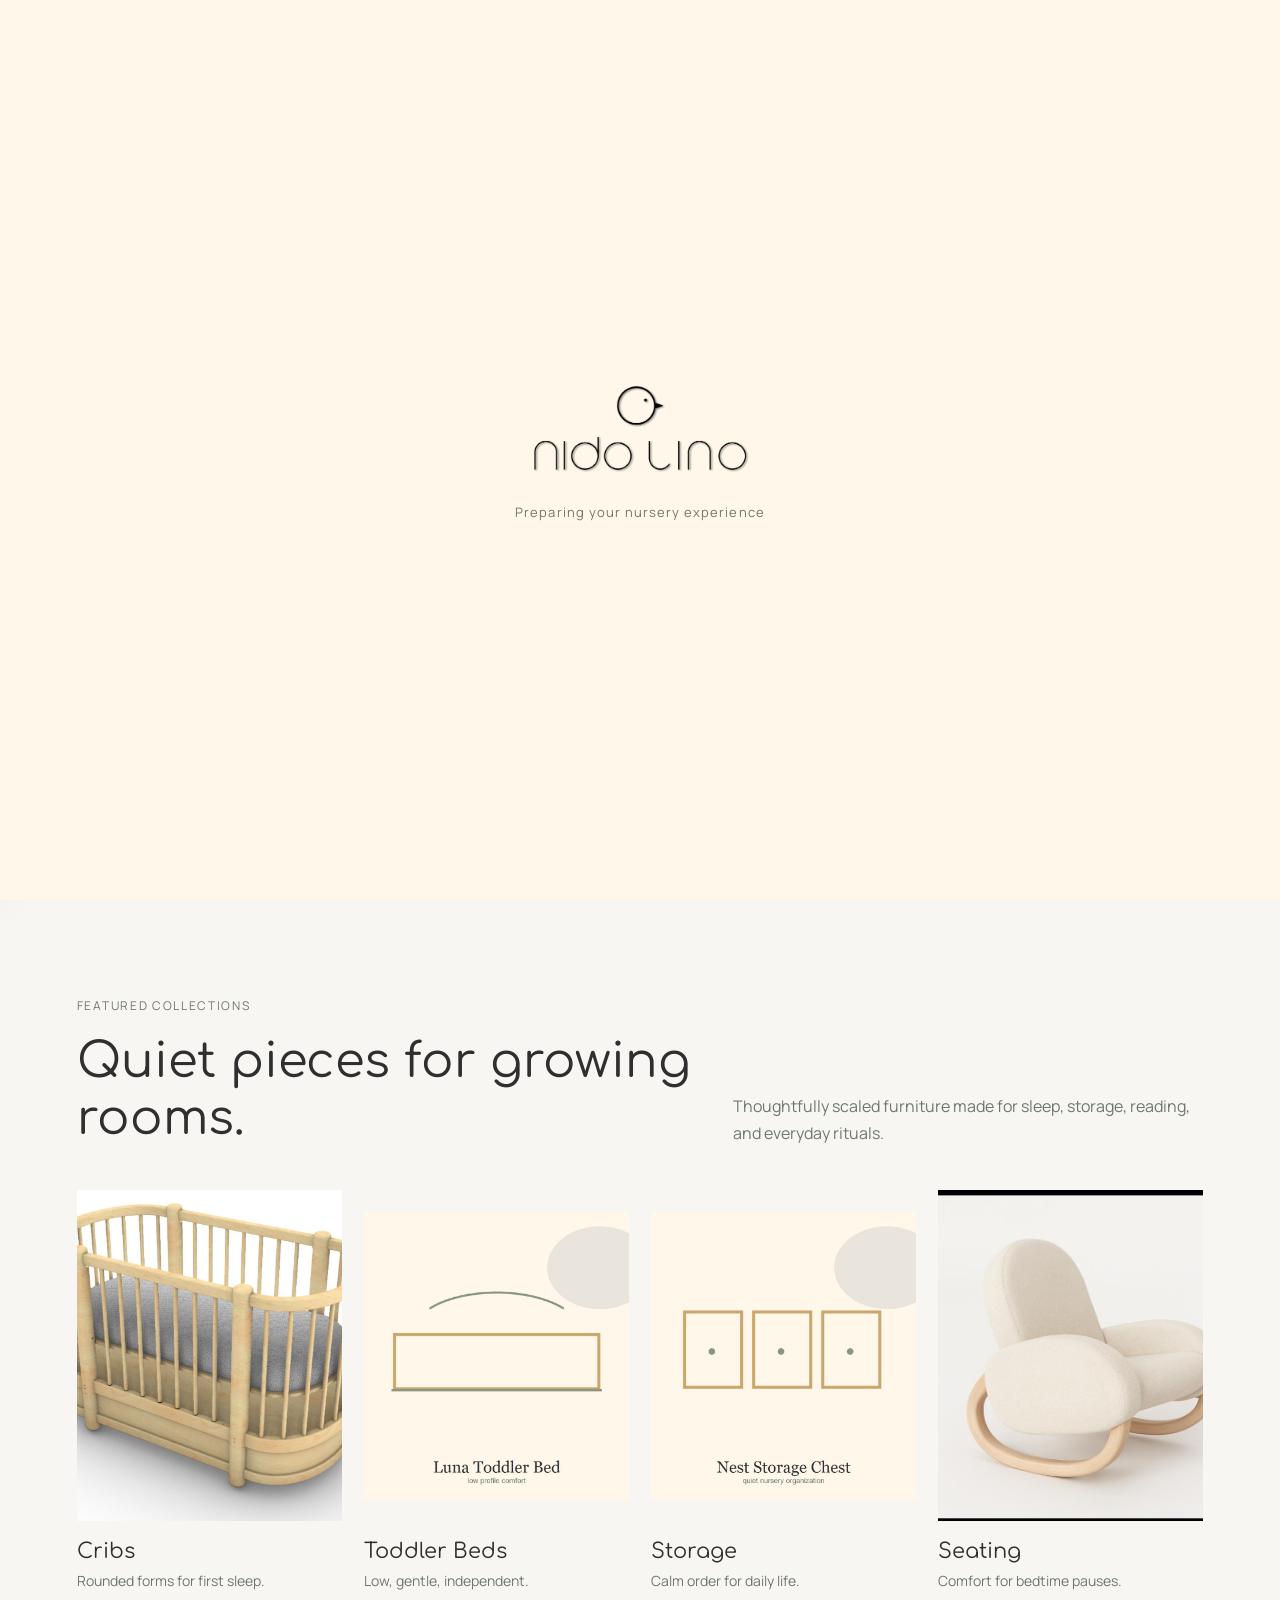
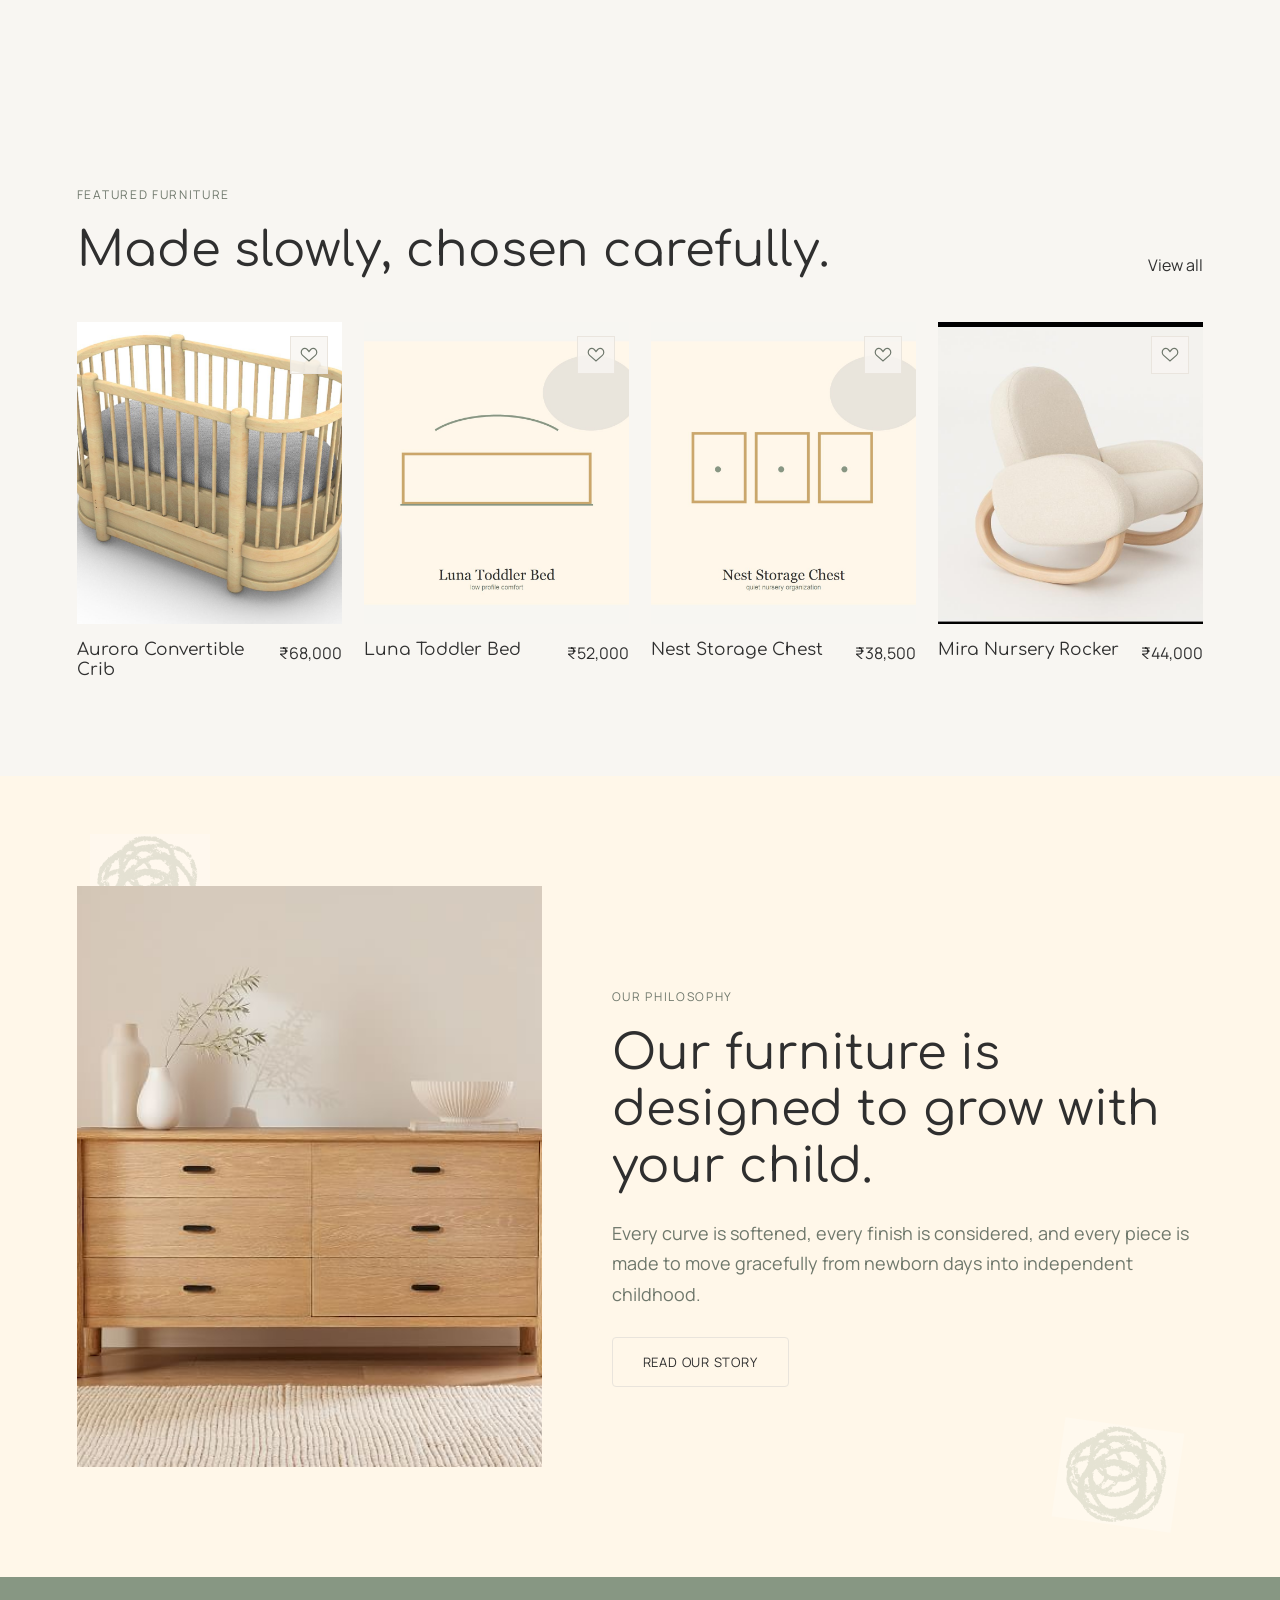
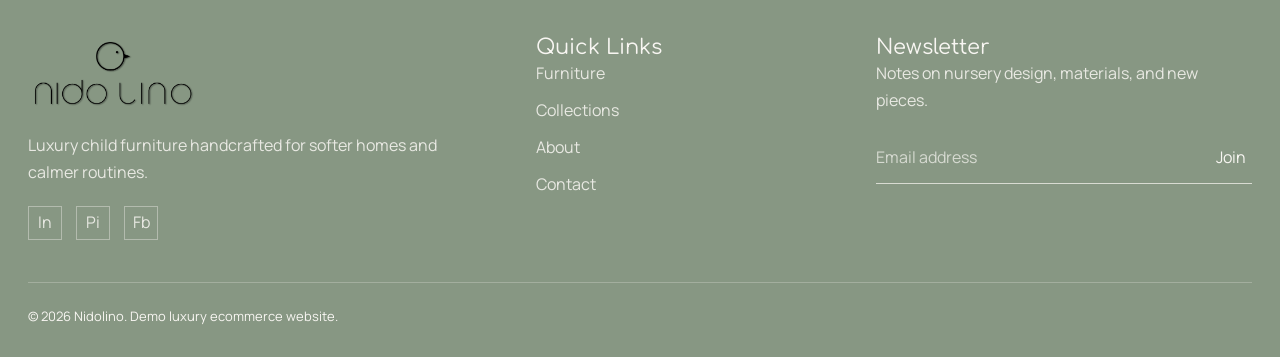
==== index.html @ 08560800 "Initial Nidolino website" ====
<!DOCTYPE html>
<html lang="en">
<head>
  <meta charset="UTF-8">
  <meta name="viewport" content="width=device-width, initial-scale=1.0">
  <title>Nidolino | Luxury Child Furniture</title>
  <link rel="preconnect" href="https://fonts.googleapis.com">
  <link rel="preconnect" href="https://fonts.gstatic.com" crossorigin>
  <link href="https://fonts.googleapis.com/css2?family=Comfortaa:wght@300;400;500&family=Manrope:wght@300;400;500;600&display=swap" rel="stylesheet">
  <link rel="stylesheet" href="css/style.css">
  <link rel="stylesheet" href="css/responsive.css">
</head>
<body>
  <div class="page-loader" aria-hidden="true"><div class="loader-inner"><img src="images/logo-primary.png" alt=""><p>Preparing your nursery experience</p></div></div>
  <header class="site-header">
    <div class="nav-inner">
      <button class="menu-toggle" aria-label="Open menu" aria-expanded="false"><svg viewBox="0 0 24 24"><path d="M4 7h16M4 12h16M4 17h16"/></svg></button>
      <nav class="nav-links" aria-label="Main navigation">
        <a class="active" href="index.html">Home</a>
        <a href="products.html">Furniture</a>
        <a href="collections.html">Collections</a>
        <a href="about.html">About</a>
        <a href="contact.html">Contact</a>
      </nav>
      <a class="brand-logo" href="index.html" aria-label="Nidolino home"><img src="images/logo-header.png" alt="Nidolino"></a>
      <div class="nav-actions">
        <a class="icon-btn" href="search.html" aria-label="Search"><svg viewBox="0 0 24 24"><circle cx="11" cy="11" r="7"/><path d="m16.5 16.5 4 4"/></svg></a>
        <a class="icon-btn" href="account.html" aria-label="Account"><svg viewBox="0 0 24 24"><circle cx="12" cy="8" r="4"/><path d="M4 21c1.8-4 4.4-6 8-6s6.2 2 8 6"/></svg></a>
        <a class="icon-btn" href="cart.html" aria-label="Cart"><svg viewBox="0 0 24 24"><path d="M6 7h15l-2 9H8L6 3H3"/><circle cx="9" cy="20" r="1"/><circle cx="18" cy="20" r="1"/></svg></a>
      </div>
    </div>
  </header>

  <main class="page-main">
    <section class="hero hero-full" aria-label="Nidolino nursery furniture">
      <img src="images/hero-main.jpg" alt="Luxury handcrafted child furniture in a calm nursery">
      <h1 class="sr-only">Nidolino luxury child furniture</h1>
    </section>

    <section class="section">
      <div class="section-head reveal">
        <div>
          <p class="eyebrow">Featured collections</p>
          <h2>Quiet pieces for growing rooms.</h2>
        </div>
        <p>Thoughtfully scaled furniture made for sleep, storage, reading, and everyday rituals.</p>
      </div>
      <div class="collection-grid">
        <a class="category-card reveal" href="products.html"><div class="image-wrap"><img src="images/products/aurora-crib.jpg" alt="Cribs"></div><h3>Cribs</h3><p>Rounded forms for first sleep.</p></a>
        <a class="category-card reveal" href="products.html"><div class="image-wrap"><img src="images/products/luna-toddler-bed.jpg" alt="Toddler beds"></div><h3>Toddler Beds</h3><p>Low, gentle, independent.</p></a>
        <a class="category-card reveal" href="products.html"><div class="image-wrap"><img src="images/products/nest-storage.jpg" alt="Storage"></div><h3>Storage</h3><p>Calm order for daily life.</p></a>
        <a class="category-card reveal" href="products.html"><div class="image-wrap"><img src="images/products/mira-rocker.jpg" alt="Seating"></div><h3>Seating</h3><p>Comfort for bedtime pauses.</p></a>
      </div>
    </section>

    <section class="section">
      <div class="section-head reveal">
        <div>
          <p class="eyebrow">Featured furniture</p>
          <h2>Made slowly, chosen carefully.</h2>
        </div>
        <a href="products.html">View all</a>
      </div>
      <div class="product-grid">
        <article class="product-card reveal"><a href="product-detail.html"><div class="image-wrap"><img src="images/products/aurora-crib.jpg" alt="Aurora Convertible Crib"></div></a><button class="wishlist" aria-label="Add to wishlist"><svg viewBox="0 0 24 24"><path d="M20.8 4.6c-2-2-5.1-1.7-6.8.4L12 7.4 10 5c-1.7-2.1-4.8-2.4-6.8-.4-2.2 2.2-2 5.8.3 7.9L12 20l8.5-7.5c2.3-2.1 2.5-5.7.3-7.9z"/></svg></button><div class="product-meta"><h3>Aurora Convertible Crib</h3><span class="price">₹68,000</span></div></article>
        <article class="product-card reveal"><a href="product-detail.html"><div class="image-wrap"><img src="images/products/luna-toddler-bed.jpg" alt="Luna Toddler Bed"></div></a><button class="wishlist" aria-label="Add to wishlist"><svg viewBox="0 0 24 24"><path d="M20.8 4.6c-2-2-5.1-1.7-6.8.4L12 7.4 10 5c-1.7-2.1-4.8-2.4-6.8-.4-2.2 2.2-2 5.8.3 7.9L12 20l8.5-7.5c2.3-2.1 2.5-5.7.3-7.9z"/></svg></button><div class="product-meta"><h3>Luna Toddler Bed</h3><span class="price">₹52,000</span></div></article>
        <article class="product-card reveal"><a href="product-detail.html"><div class="image-wrap"><img src="images/products/nest-storage.jpg" alt="Nest Storage Chest"></div></a><button class="wishlist" aria-label="Add to wishlist"><svg viewBox="0 0 24 24"><path d="M20.8 4.6c-2-2-5.1-1.7-6.8.4L12 7.4 10 5c-1.7-2.1-4.8-2.4-6.8-.4-2.2 2.2-2 5.8.3 7.9L12 20l8.5-7.5c2.3-2.1 2.5-5.7.3-7.9z"/></svg></button><div class="product-meta"><h3>Nest Storage Chest</h3><span class="price">₹38,500</span></div></article>
        <article class="product-card reveal"><a href="product-detail.html"><div class="image-wrap"><img src="images/products/mira-rocker.jpg" alt="Mira Nursery Rocker"></div></a><button class="wishlist" aria-label="Add to wishlist"><svg viewBox="0 0 24 24"><path d="M20.8 4.6c-2-2-5.1-1.7-6.8.4L12 7.4 10 5c-1.7-2.1-4.8-2.4-6.8-.4-2.2 2.2-2 5.8.3 7.9L12 20l8.5-7.5c2.3-2.1 2.5-5.7.3-7.9z"/></svg></button><div class="product-meta"><h3>Mira Nursery Rocker</h3><span class="price">₹44,000</span></div></article>
      </div>
    </section>

    <section class="story-band">
      <div class="story-layout">
        <img class="reveal" src="images/products/sage-dresser.jpg" alt="Scandinavian nursery furniture detail">
        <div class="story-copy reveal">
          <p class="eyebrow">Our philosophy</p>
          <h2>Our furniture is designed to grow with your child.</h2>
          <p class="lead">Every curve is softened, every finish is considered, and every piece is made to move gracefully from newborn days into independent childhood.</p>
          <a class="btn btn-outline" href="about.html">Read Our Story</a>
        </div>
      </div>
    </section>
  </main>

  <footer class="site-footer">
    <div class="footer-inner">
      <div><img class="footer-logo" src="images/logo-primary.png" alt="Nidolino"><p>Luxury child furniture handcrafted for softer homes and calmer routines.</p><div class="socials"><a href="#">In</a><a href="#">Pi</a><a href="#">Fb</a></div></div>
      <div><h3>Quick Links</h3><div class="footer-links"><a href="products.html">Furniture</a><a href="collections.html">Collections</a><a href="about.html">About</a><a href="contact.html">Contact</a></div></div>
      <div><h3>Newsletter</h3><p>Notes on nursery design, materials, and new pieces.</p><form class="newsletter"><input type="email" placeholder="Email address"><button type="submit">Join</button></form></div>
    </div>
    <div class="footer-bottom">© 2026 Nidolino. Demo luxury ecommerce website.</div>
  </footer>
  <script src="js/main.js"></script>
</body>
</html>
---- css/style.css ----
:root {
  --gold: #cba76b;
  --sage: #879783;
  --cream: #fff7e9;
  --white: #f8f6f2;
  --beige: #e9e4dc;
  --text: #2f2f2f;
  --olive: #6f786c;
  --max: 100%;
  --nav-height: 84px;
  --ease: 240ms ease;
}

* { box-sizing: border-box; }

html { scroll-behavior: smooth; }

body {
  margin: 0;
  color: var(--text);
  background: var(--white);
  font-family: "Manrope", Arial, sans-serif;
  line-height: 1.7;
}

img { display: block; max-width: 100%; }

a { color: inherit; text-decoration: none; }

button, input, select, textarea {
  font: inherit;
  color: inherit;
}

.site-header {
  position: sticky;
  top: 0;
  z-index: 50;
  height: var(--nav-height);
  background: var(--white);
  border-bottom: 1px solid var(--beige);
  transition: height var(--ease), box-shadow var(--ease);
}

.site-header.is-scrolled {
  height: 72px;
  box-shadow: 0 8px 24px rgba(47, 47, 47, .035);
}

.nav-inner {
  max-width: var(--max);
  height: 100%;
  margin: 0 auto;
  padding: 0 44px;
  display: grid;
  grid-template-columns: minmax(430px, 1fr) auto minmax(210px, 1fr);
  align-items: center;
  gap: 36px;
}

.site-header .nav-inner {
  max-width: none;
  width: 100%;
}

.nav-links, .nav-actions {
  display: flex;
  align-items: center;
  gap: 40px;
}

.nav-links a {
  font-family: "Comfortaa", sans-serif;
  font-size: 14px;
  font-weight: 300;
  letter-spacing: .01em;
  position: relative;
  color: var(--text);
  transition: color var(--ease);
}

.nav-links a::after {
  content: "";
  position: absolute;
  left: 0;
  bottom: -9px;
  width: 100%;
  height: 1px;
  background: var(--gold);
  transform: scaleX(0);
  transform-origin: left;
  transition: transform var(--ease);
}

.nav-links a:hover::after, .nav-links a.active::after { transform: scaleX(1); }
.nav-links a:hover { color: var(--olive); }

.brand-logo {
    display: flex;
    align-items: center;
    justify-content: center;
}

.brand-logo img {
    height: 48px;
    width: auto;
    object-fit: contain;
    display: block;
}

.site-header.is-scrolled .brand-logo img { height: 42px; }

.nav-actions {
  justify-content: flex-end;
  gap: 24px;
}

.icon-btn, .menu-toggle {
  width: 42px;
  height: 42px;
  border: 0;
  background: transparent;
  display: inline-grid;
  place-items: center;
  cursor: pointer;
}

.icon-btn svg, .menu-toggle svg {
  width: 22px;
  height: 22px;
  stroke: var(--olive);
  stroke-width: 1.55;
  fill: none;
}

.menu-toggle { display: none; }

.page-main { overflow: hidden; }

.landing-doodles {
  position: absolute;
  inset: 76px 0 auto;
  height: 1400px;
  pointer-events: none;
  overflow: hidden;
  z-index: 0;
}

.landing-doodles img {
  position: absolute;
  width: 28px;
  opacity: .13;
  animation: floatDoodle 8s ease-in-out infinite;
}

.landing-doodles img:nth-child(1) { top: 96px; left: 8%; width: 34px; }
.landing-doodles img:nth-child(2) { top: 180px; left: 38%; animation-delay: .8s; }
.landing-doodles img:nth-child(3) { top: 260px; right: 9%; width: 32px; animation-delay: 1.4s; }
.landing-doodles img:nth-child(4) { top: 430px; left: 18%; width: 24px; animation-delay: 2s; }
.landing-doodles img:nth-child(5) { top: 545px; right: 33%; width: 30px; animation-delay: .4s; }
.landing-doodles img:nth-child(6) { top: 690px; right: 13%; width: 25px; animation-delay: 1.8s; }
.landing-doodles img:nth-child(7) { top: 820px; left: 7%; width: 36px; animation-delay: 2.8s; }
.landing-doodles img:nth-child(8) { top: 940px; left: 45%; width: 23px; animation-delay: 1.1s; }
.landing-doodles img:nth-child(9) { top: 1030px; right: 18%; width: 31px; animation-delay: 2.3s; }
.landing-doodles img:nth-child(10) { top: 1130px; left: 25%; width: 26px; animation-delay: .7s; }
.landing-doodles img:nth-child(11) { top: 1240px; left: 70%; width: 34px; animation-delay: 1.6s; }
.landing-doodles img:nth-child(12) { top: 1320px; left: 12%; width: 24px; animation-delay: 2.6s; }
.landing-doodles img:nth-child(13) { top: 118px; right: 44%; width: 26px; animation-delay: 3s; }
.landing-doodles img:nth-child(14) { top: 760px; left: 62%; width: 22px; animation-delay: 3.4s; }
.landing-doodles img:nth-child(15) { top: 350px; left: 53%; width: 29px; animation-delay: 2.1s; }
.landing-doodles img:nth-child(16) { top: 610px; left: 31%; width: 22px; animation-delay: 3.1s; }
.landing-doodles img:nth-child(17) { top: 885px; right: 41%; width: 31px; animation-delay: 1.3s; }
.landing-doodles img:nth-child(18) { top: 1088px; right: 6%; width: 24px; animation-delay: 2.9s; }
.landing-doodles img:nth-child(19) { top: 1400px; right: 30%; width: 33px; animation-delay: .9s; }
.landing-doodles img:nth-child(20) { top: 1485px; left: 40%; width: 23px; animation-delay: 3.7s; }
.landing-doodles img:nth-child(21) { top: 1545px; left: 78%; width: 30px; animation-delay: 2.4s; }
.landing-doodles img:nth-child(22) { top: 1605px; left: 6%; width: 22px; animation-delay: 1.9s; }

.section {
  max-width: var(--max);
  margin: 0 auto;
  padding: 96px clamp(42px, 6vw, 112px);
}

.page-loader {
  position: fixed;
  inset: 0;
  z-index: 200;
  background: var(--cream);
  display: grid;
  place-items: center;
  transition: opacity 620ms ease, visibility 620ms ease;
}

.page-loader.is-hidden {
  opacity: 0;
  visibility: hidden;
  pointer-events: none;
}

.loader-inner {
  display: grid;
  justify-items: center;
  gap: 18px;
}

.loader-inner img {
  width: min(230px, 58vw);
  animation: loaderFloat 2s ease-in-out infinite;
}

.loader-inner p {
  font-family: "Manrope", Arial, sans-serif;
  font-size: 13px;
  letter-spacing: .08em;
  color: var(--olive);
}

@keyframes loaderFloat {
  0%, 100% { transform: translateY(0); opacity: .82; }
  50% { transform: translateY(-8px); opacity: 1; }
}

.section-narrow {
  max-width: 860px;
  margin: 0 auto;
  padding: 96px 28px;
}

.eyebrow {
  color: var(--olive);
  font-size: 12px;
  letter-spacing: .14em;
  text-transform: uppercase;
  margin: 0 0 18px;
}

h1, h2, h3, .logo-type {
  font-family: "Comfortaa", sans-serif;
  font-weight: 400;
  line-height: 1.18;
  margin: 0;
}

h1 { font-size: clamp(42px, 6vw, 78px); }
h2 { font-size: clamp(30px, 4vw, 48px); }
h3 { font-size: 21px; }

p { margin: 0; color: var(--olive); }

.lead {
  font-size: 18px;
  max-width: 610px;
}

.btn {
  display: inline-flex;
  align-items: center;
  justify-content: center;
  min-height: 50px;
  padding: 0 30px;
  border: 1px solid var(--sage);
  border-radius: 4px;
  background: var(--sage);
  color: var(--cream);
  font-size: 13px;
  letter-spacing: .06em;
  text-transform: uppercase;
  cursor: pointer;
  transition: background var(--ease), color var(--ease), border-color var(--ease);
}

.btn:hover { background: var(--gold); border-color: var(--gold); color: var(--text); }

.btn-outline {
  background: transparent;
  color: var(--text);
  border-color: var(--beige);
}

.btn-outline:hover { border-color: var(--gold); background: var(--cream); }

.hero {
  position: relative;
  z-index: 1;
  max-width: 1240px;
  margin: 0 auto;
  padding: 86px 34px 108px;
  display: grid;
  grid-template-columns: minmax(360px, .82fr) minmax(0, 1.18fr);
  gap: clamp(54px, 7vw, 96px);
  align-items: center;
  min-height: calc(100vh - var(--nav-height));
}

.hero-copy {
  position: relative;
  padding-left: 0;
  max-width: 520px;
}

.hero-copy h1 {
  font-weight: 300;
  line-height: 1.05;
  letter-spacing: 0;
  max-width: 560px;
}

.hero-copy .lead {
  margin: 28px 0 36px;
  max-width: 440px;
  font-size: 16px;
}

.hero-cta {
  position: relative;
  display: inline-block;
}

.doodle {
  position: absolute;
  width: 30px;
  opacity: .16;
  animation: floatDoodle 7s ease-in-out infinite;
  pointer-events: none;
}

.doodle-cloud {
  top: -28px;
  right: 18px;
  width: 38px;
}

.doodle-bird {
  right: -42px;
  bottom: -16px;
  width: 28px;
  animation-delay: 1s;
}

@keyframes floatDoodle {
  0%, 100% { transform: translateY(0); }
  50% { transform: translateY(-10px); }
}

.hero-image {
  position: relative;
  min-height: 620px;
  border-radius: 10px;
  overflow: hidden;
  background: var(--cream);
}

.hero-image img {
  width: 100%;
  height: 100%;
  min-height: 620px;
  object-fit: cover;
}

.section-head {
  display: flex;
  align-items: end;
  justify-content: space-between;
  gap: 28px;
  margin-bottom: 42px;
}

.section-head p { max-width: 470px; }

.collection-grid {
  display: grid;
  grid-template-columns: repeat(4, 1fr);
  gap: 22px;
}

.category-card, .product-card, .journal-card {
  position: relative;
}

.image-wrap {
  overflow: hidden;
  background: var(--cream);
}

.image-wrap img {
  width: 100%;
  height: 100%;
  object-fit: cover;
  transition: transform 700ms ease;
}

.category-card:hover img, .product-card:hover img, .journal-card:hover img { transform: scale(1.035); }

.category-card .image-wrap { aspect-ratio: 4 / 5; }
.category-card h3 { margin-top: 18px; }
.category-card p { font-size: 14px; margin-top: 5px; }

.product-grid {
  display: grid;
  grid-template-columns: repeat(4, 1fr);
  gap: 34px 22px;
}

.product-card .image-wrap { aspect-ratio: 1 / 1.14; }

.wishlist {
  position: absolute;
  top: 14px;
  right: 14px;
  width: 38px;
  height: 38px;
  border: 1px solid rgba(233, 228, 220, .9);
  background: rgba(248, 246, 242, .82);
  display: grid;
  place-items: center;
  cursor: pointer;
}

.wishlist svg {
  width: 18px;
  height: 18px;
  fill: none;
  stroke: var(--olive);
  stroke-width: 1.6;
}

.product-meta {
  display: flex;
  justify-content: space-between;
  gap: 16px;
  padding-top: 16px;
}

.product-meta h3 { font-size: 17px; }
.price { color: var(--text); white-space: nowrap; }

.story-band {
  background: var(--cream);
  position: relative;
}

.story-band::before, .story-band::after {
  content: "";
  position: absolute;
  width: 120px;
  height: 120px;
  opacity: .22;
  background: url("../images/icon-nest-sage.png") center / contain no-repeat;
}

.story-band::before { left: 7%; top: 48px; }
.story-band::after { right: 8%; bottom: 42px; transform: rotate(8deg); }

.story-layout {
  max-width: none;
  margin: 0 auto;
  padding: 110px clamp(42px, 6vw, 112px);
  display: grid;
  grid-template-columns: .88fr 1.12fr;
  gap: 70px;
  align-items: center;
  position: relative;
}

.story-layout img {
  width: 100%;
  aspect-ratio: 4 / 5;
  object-fit: cover;
}

.story-copy p { margin-top: 22px; }
.story-copy .btn { margin-top: 28px; }

.page-hero {
  max-width: var(--max);
  margin: 0 auto;
  padding: 76px clamp(42px, 6vw, 112px) 44px;
}

.page-hero .lead { margin-top: 20px; }

.listing-layout {
  max-width: var(--max);
  margin: 0 auto;
  padding: 28px clamp(42px, 6vw, 112px) 98px;
  display: grid;
  grid-template-columns: 245px 1fr;
  gap: 48px;
}

.filter-panel {
  border-top: 1px solid var(--beige);
  padding-top: 22px;
}

.filter-group {
  padding: 0 0 24px;
  margin-bottom: 24px;
  border-bottom: 1px solid var(--beige);
}

.filter-group h3 {
  font-size: 15px;
  margin-bottom: 14px;
}

.check-row {
  display: flex;
  align-items: center;
  gap: 10px;
  margin: 10px 0;
  color: var(--olive);
  font-size: 14px;
}

.check-row input { accent-color: var(--sage); }

.listing-top {
  display: flex;
  justify-content: space-between;
  align-items: center;
  gap: 18px;
  margin-bottom: 28px;
}

.select {
  border: 1px solid var(--beige);
  background: var(--white);
  padding: 12px 38px 12px 14px;
}

.detail-layout {
  max-width: var(--max);
  margin: 0 auto;
  padding: 72px clamp(42px, 6vw, 112px) 110px;
  display: grid;
  grid-template-columns: minmax(0, 1.05fr) minmax(360px, .75fr);
  gap: 58px;
  align-items: start;
}

.gallery-main {
  background: var(--cream);
  aspect-ratio: 1 / 1.05;
  overflow: hidden;
}

.gallery-main img { width: 100%; height: 100%; object-fit: cover; }

.thumb-row {
  display: grid;
  grid-template-columns: repeat(4, 1fr);
  gap: 12px;
  margin-top: 12px;
}

.thumb {
  border: 1px solid transparent;
  background: var(--cream);
  padding: 0;
  aspect-ratio: 1;
  cursor: pointer;
}

.thumb.is-active { border-color: var(--gold); }
.thumb img { width: 100%; height: 100%; object-fit: cover; }

.product-panel {
  position: sticky;
  top: 96px;
  border-left: 1px solid var(--beige);
  padding-left: 44px;
}

.product-panel h1 { font-size: clamp(32px, 3.4vw, 52px); }
.detail-price { font-size: 20px; margin: 18px 0; color: var(--text); }
.detail-desc { margin-bottom: 28px; }

.option-block { margin: 24px 0; }
.option-label { display: block; margin-bottom: 10px; font-size: 13px; letter-spacing: .08em; text-transform: uppercase; }

.swatches { display: flex; gap: 12px; }
.swatch {
  width: 32px;
  height: 32px;
  border: 1px solid var(--beige);
  background: var(--cream);
  cursor: pointer;
}
.swatch:nth-child(2) { background: var(--gold); }
.swatch:nth-child(3) { background: var(--sage); }
.swatch.is-active { outline: 1px solid var(--text); outline-offset: 4px; }

.custom-select {
  width: 100%;
  border: 1px solid var(--beige);
  background: var(--white);
  padding: 13px 14px;
  margin-bottom: 12px;
}

.qty-control {
  display: inline-grid;
  grid-template-columns: 42px 52px 42px;
  border: 1px solid var(--beige);
  height: 44px;
}

.qty-control button {
  border: 0;
  background: transparent;
  cursor: pointer;
}

.qty-control input {
  width: 100%;
  border: 0;
  background: transparent;
  text-align: center;
}

.buy-actions {
  display: grid;
  grid-template-columns: 1fr 1fr;
  gap: 12px;
  margin: 26px 0 34px;
}

.accordion {
  border-top: 1px solid var(--beige);
}

.accordion-item { border-bottom: 1px solid var(--beige); }

.accordion-button {
  width: 100%;
  border: 0;
  background: transparent;
  padding: 18px 0;
  display: flex;
  justify-content: space-between;
  align-items: center;
  cursor: pointer;
  text-align: left;
}

.accordion-content {
  max-height: 0;
  overflow: hidden;
  transition: max-height 300ms ease;
}

.accordion-content p { padding: 0 0 18px; font-size: 14px; }

.accordion-item.is-open .accordion-content { max-height: 180px; }

.banner-stack {
  display: grid;
  gap: 34px;
}

.collection-banner {
  display: grid;
  grid-template-columns: 1.05fr .95fr;
  gap: 48px;
  align-items: center;
  padding: 34px 0;
  border-top: 1px solid var(--beige);
}

.collection-banner img {
  width: 100%;
  aspect-ratio: 16 / 8;
  object-fit: cover;
}

.collection-banner p { margin: 18px 0 24px; }

.about-split {
  display: grid;
  grid-template-columns: .9fr 1.1fr;
  gap: 66px;
  align-items: center;
}

.about-split img {
  width: 100%;
  aspect-ratio: 4 / 5;
  object-fit: cover;
}

.value-grid {
  display: grid;
  grid-template-columns: repeat(3, 1fr);
  gap: 22px;
}

.value-card {
  border-top: 1px solid var(--beige);
  padding-top: 22px;
}

.value-card img { width: 48px; margin-bottom: 22px; opacity: .82; }

.contact-layout {
  max-width: var(--max);
  margin: 0 auto;
  padding: 40px clamp(42px, 6vw, 112px) 110px;
  display: grid;
  grid-template-columns: 1fr .8fr;
  gap: 60px;
}

.form-grid {
  display: grid;
  grid-template-columns: 1fr 1fr;
  gap: 16px;
}

.field-full { grid-column: 1 / -1; }

.contact-form input, .contact-form textarea {
  width: 100%;
  border: 1px solid var(--beige);
  background: var(--white);
  padding: 14px;
  resize: vertical;
}

.contact-form textarea { min-height: 150px; }

.search-page-form,
.account-form {
  display: grid;
  gap: 16px;
}

.search-page-form {
  grid-template-columns: 1fr auto;
}

.search-page-form input,
.account-form input {
  width: 100%;
  border: 1px solid var(--beige);
  background: var(--white);
  padding: 15px 16px;
}

.quick-searches {
  display: flex;
  flex-wrap: wrap;
  gap: 12px;
  margin-top: 24px;
}

.quick-searches a {
  border: 1px solid var(--beige);
  padding: 10px 16px;
  color: var(--olive);
}

.account-form a {
  color: var(--olive);
}

.cart-layout {
  padding-top: 32px;
}

.cart-empty {
  border-top: 1px solid var(--beige);
  padding-top: 34px;
  max-width: 620px;
}

.cart-empty p {
  margin: 14px 0 26px;
}

.contact-card {
  background: var(--cream);
  padding: 34px;
}

.contact-card p { margin-top: 10px; }

.map-placeholder {
  margin-top: 28px;
  min-height: 230px;
  background: linear-gradient(135deg, var(--beige), var(--cream));
  display: grid;
  place-items: center;
  color: var(--olive);
}

.site-footer {
  background: var(--sage);
  color: var(--white);
  padding: 58px 28px 30px;
}

.footer-inner {
  max-width: var(--max);
  margin: 0 auto;
  display: grid;
  grid-template-columns: 1.1fr .7fr .9fr;
  gap: 48px;
}

.footer-logo { width: 170px; margin-bottom: 18px; }
.site-footer p, .site-footer a { color: var(--white); opacity: .86; }
.footer-links { display: grid; gap: 10px; }

.newsletter {
  display: flex;
  border-bottom: 1px solid rgba(248, 246, 242, .72);
  margin-top: 18px;
}

.newsletter input {
  flex: 1;
  border: 0;
  background: transparent;
  color: var(--white);
  padding: 12px 0;
}

.newsletter input::placeholder { color: rgba(248, 246, 242, .7); }

.newsletter button {
  border: 0;
  background: transparent;
  color: var(--white);
  cursor: pointer;
}

.socials { display: flex; gap: 14px; margin-top: 20px; }
.socials a { width: 34px; height: 34px; border: 1px solid rgba(248, 246, 242, .45); display: grid; place-items: center; }

.footer-bottom {
  max-width: var(--max);
  margin: 42px auto 0;
  padding-top: 22px;
  border-top: 1px solid rgba(248, 246, 242, .24);
  font-size: 13px;
}

.sr-only {
  position: absolute;
  width: 1px;
  height: 1px;
  padding: 0;
  margin: -1px;
  overflow: hidden;
  clip: rect(0, 0, 0, 0);
  white-space: nowrap;
  border: 0;
}

body .site-header {
  position: fixed;
  left: 0;
  right: 0;
  background: rgba(248, 246, 242, .18);
  border-bottom: 1px solid rgba(233, 228, 220, .28);
  backdrop-filter: blur(6px);
}

body .site-header.is-scrolled {
  height: var(--nav-height);
  background: rgba(248, 246, 242, .18);
  border-bottom: 1px solid rgba(233, 228, 220, .28);
  box-shadow: none;
}

body .site-header.is-scrolled .brand-logo img {
  height: 48px;
}

body .nav-inner {
  grid-template-columns: 1fr auto 1fr;
}

body .menu-toggle {
  display: inline-grid;
  justify-self: start;
  position: relative;
  z-index: 70;
}

body .nav-links {
  position: fixed;
  inset: 0 auto 0 0;
  width: min(390px, 86vw);
  height: 100vh;
  padding: 118px 44px 44px;
  background: var(--white);
  border-right: 1px solid var(--beige);
  display: grid;
  align-content: start;
  gap: 26px;
  transform: translateX(-104%);
  transition: transform 360ms ease;
  box-shadow: 18px 0 40px rgba(47, 47, 47, .06);
}

body .nav-links.is-open {
  transform: translateX(0);
}

body .nav-links a {
  font-size: 17px;
}

.hero-full {
  max-width: none;
  width: 100%;
  min-height: 100vh;
  height: 100vh;
  margin: 0;
  padding: 0;
  display: block;
  position: relative;
  overflow: hidden;
}

.hero-full img {
  width: 100%;
  height: 100%;
  min-height: 100vh;
  object-fit: cover;
  object-position: center;
}

.hero-full::after {
  content: "";
  position: absolute;
  inset: 0;
  background: linear-gradient(90deg, rgba(248, 246, 242, .16), rgba(248, 246, 242, .02) 48%, rgba(248, 246, 242, .12));
  pointer-events: none;
}

.reveal {
  opacity: 0;
  transform: translateY(18px);
  transition: opacity 700ms ease, transform 700ms ease;
}

.reveal.is-visible {
  opacity: 1;
  transform: translateY(0);
}
---- css/responsive.css ----
@media (max-width: 980px) {
  .nav-inner {
    grid-template-columns: auto 1fr auto;
    gap: 18px;
    padding: 0 28px;
  }

  .menu-toggle { display: inline-grid; }

  .nav-links {
    inset: 0 auto 0 0;
    padding: 110px 32px 38px;
    transform: translateX(-104%);
  }

  .nav-links.is-open { transform: translateX(0); }

  .brand-logo { justify-self: center; }
  .nav-actions .icon-btn:first-child { display: none; }

  .hero,
  .story-layout,
  .about-split,
  .contact-layout,
  .detail-layout,
  .collection-banner {
    grid-template-columns: 1fr;
  }

  .hero {
    gap: 36px;
    padding-top: 64px;
    grid-template-columns: 1fr;
  }

  .hero-full {
    min-height: 100vh;
    height: 100vh;
    padding: 0;
  }

  .hero-full img {
    min-height: 100vh;
  }

  .landing-doodles img:nth-child(n+13) { display: none; }

  .hero-image,
  .hero-image img { min-height: 480px; }

  .collection-grid,
  .product-grid {
    grid-template-columns: repeat(2, 1fr);
  }

  .listing-layout {
    grid-template-columns: 1fr;
  }

  .filter-panel {
    display: grid;
    grid-template-columns: repeat(3, 1fr);
    gap: 22px;
  }

  .product-panel {
    position: static;
    border-left: 0;
    padding-left: 0;
  }

  .footer-inner {
    grid-template-columns: 1fr 1fr;
  }
}

@media (max-width: 680px) {
  :root { --nav-height: 78px; }

  .nav-inner { padding: 0 18px; gap: 12px; }
  .brand-logo img { height: 34px; max-width: 132px; }
  .site-header.is-scrolled .brand-logo img { height: 34px; }
  .nav-actions { gap: 8px; }
  .icon-btn, .menu-toggle { width: 34px; height: 38px; }

  .section,
  .section-narrow,
  .story-layout,
  .page-hero,
  .listing-layout,
  .detail-layout,
  .contact-layout {
    padding-left: 20px;
    padding-right: 20px;
  }

  .section { padding-top: 68px; padding-bottom: 68px; }
  .section-head {
    align-items: start;
    flex-direction: column;
    margin-bottom: 30px;
  }

  .hero {
    padding: 56px 20px 72px;
    min-height: auto;
    text-align: center;
    justify-items: center;
  }

  .hero-full {
    padding: 0;
    text-align: initial;
    min-height: 100vh;
    height: 100vh;
  }

  .hero-full img {
    min-height: 100vh;
    height: 100vh;
  }

  .landing-doodles {
    inset: 78px 0 auto;
    height: 900px;
  }

  .landing-doodles img {
    width: 20px;
    opacity: .1;
  }

  .landing-doodles img:nth-child(n+8) { display: none; }

  .hero-copy {
    padding-left: 0;
    max-width: 100%;
  }

  .hero-copy .lead {
    margin-left: auto;
    margin-right: auto;
  }

  .hero-image, .hero-image img { min-height: 340px; }

  .doodle { width: 24px; opacity: .14; }
  .doodle-cloud { right: 8%; top: -24px; width: 32px; }
  .doodle-bird { right: -30px; bottom: -14px; width: 24px; }

  .collection-grid,
  .product-grid,
  .value-grid,
  .filter-panel,
  .footer-inner,
  .form-grid,
  .search-page-form {
    grid-template-columns: 1fr;
  }

  .listing-top {
    align-items: start;
    flex-direction: column;
  }

  .buy-actions {
    grid-template-columns: 1fr;
  }

  .thumb-row { grid-template-columns: repeat(4, 1fr); }

  .collection-banner {
    gap: 24px;
  }

  .contact-card { padding: 24px; }
}
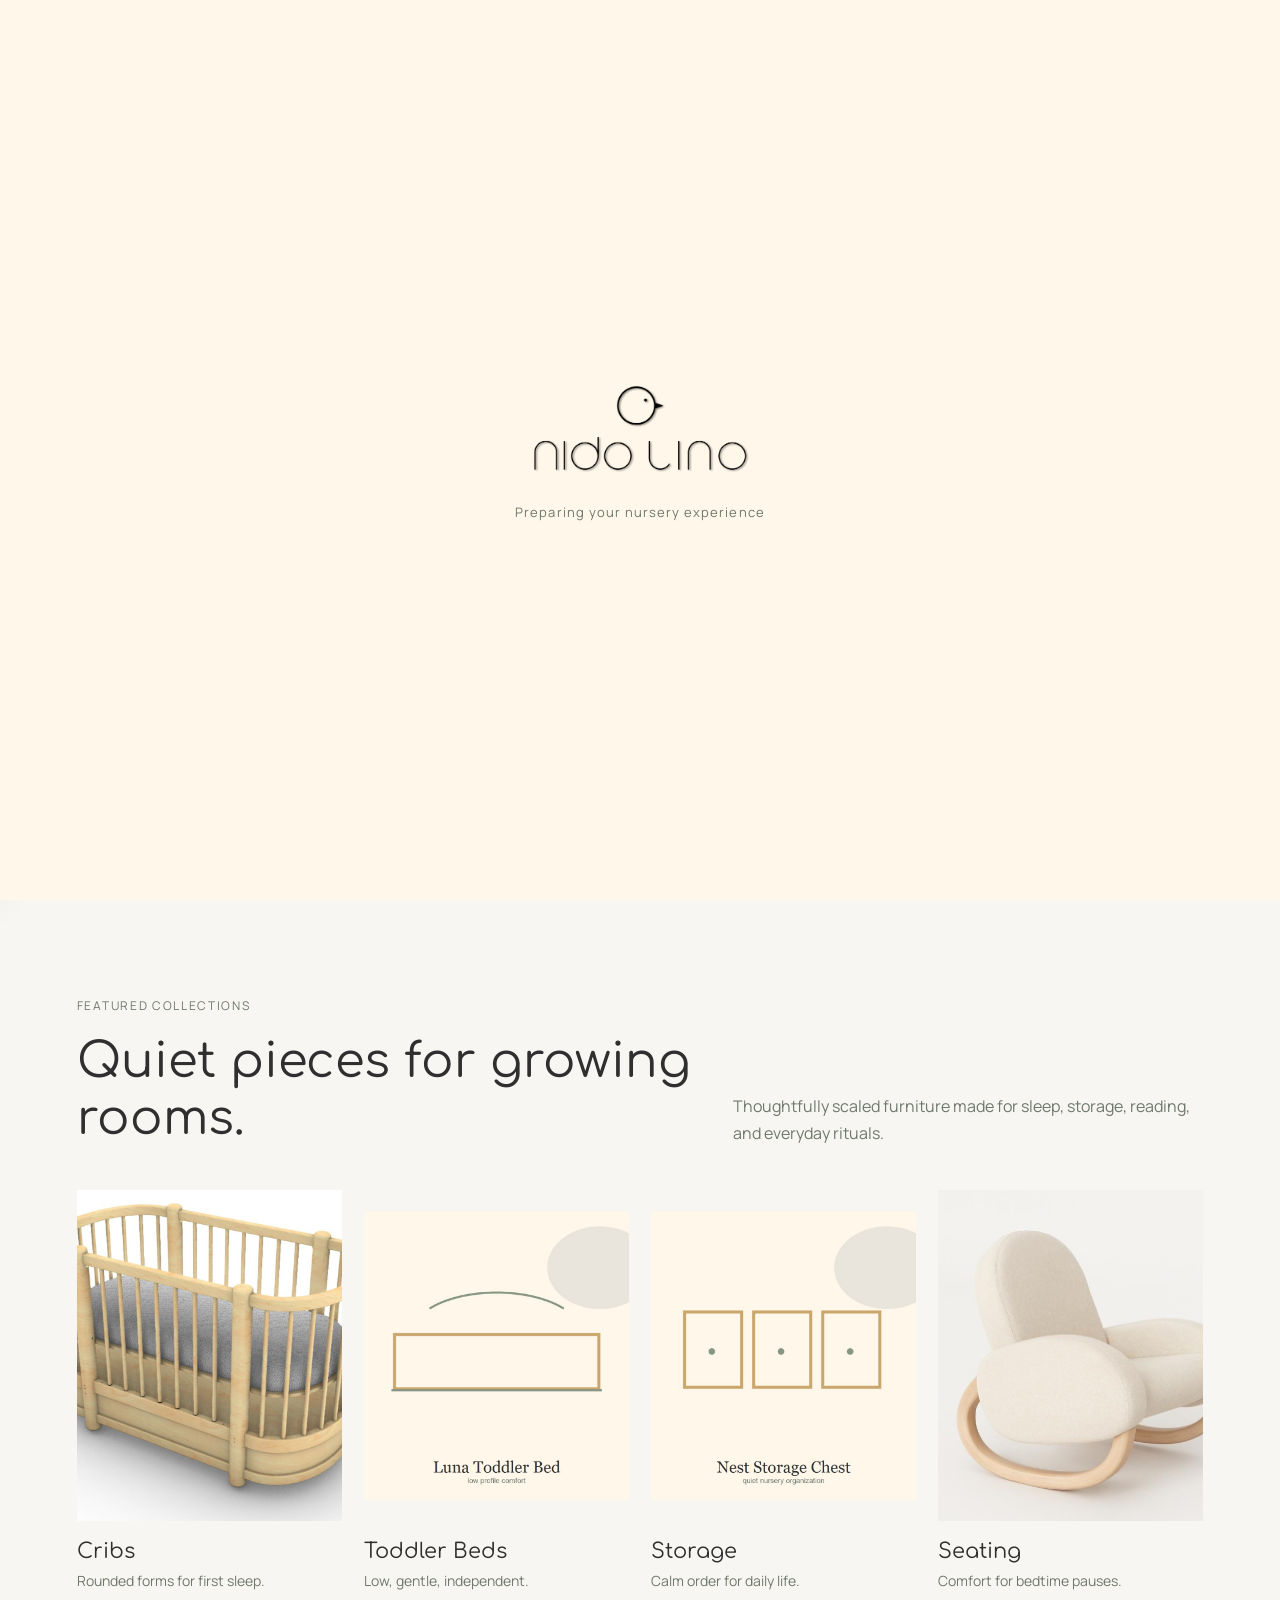
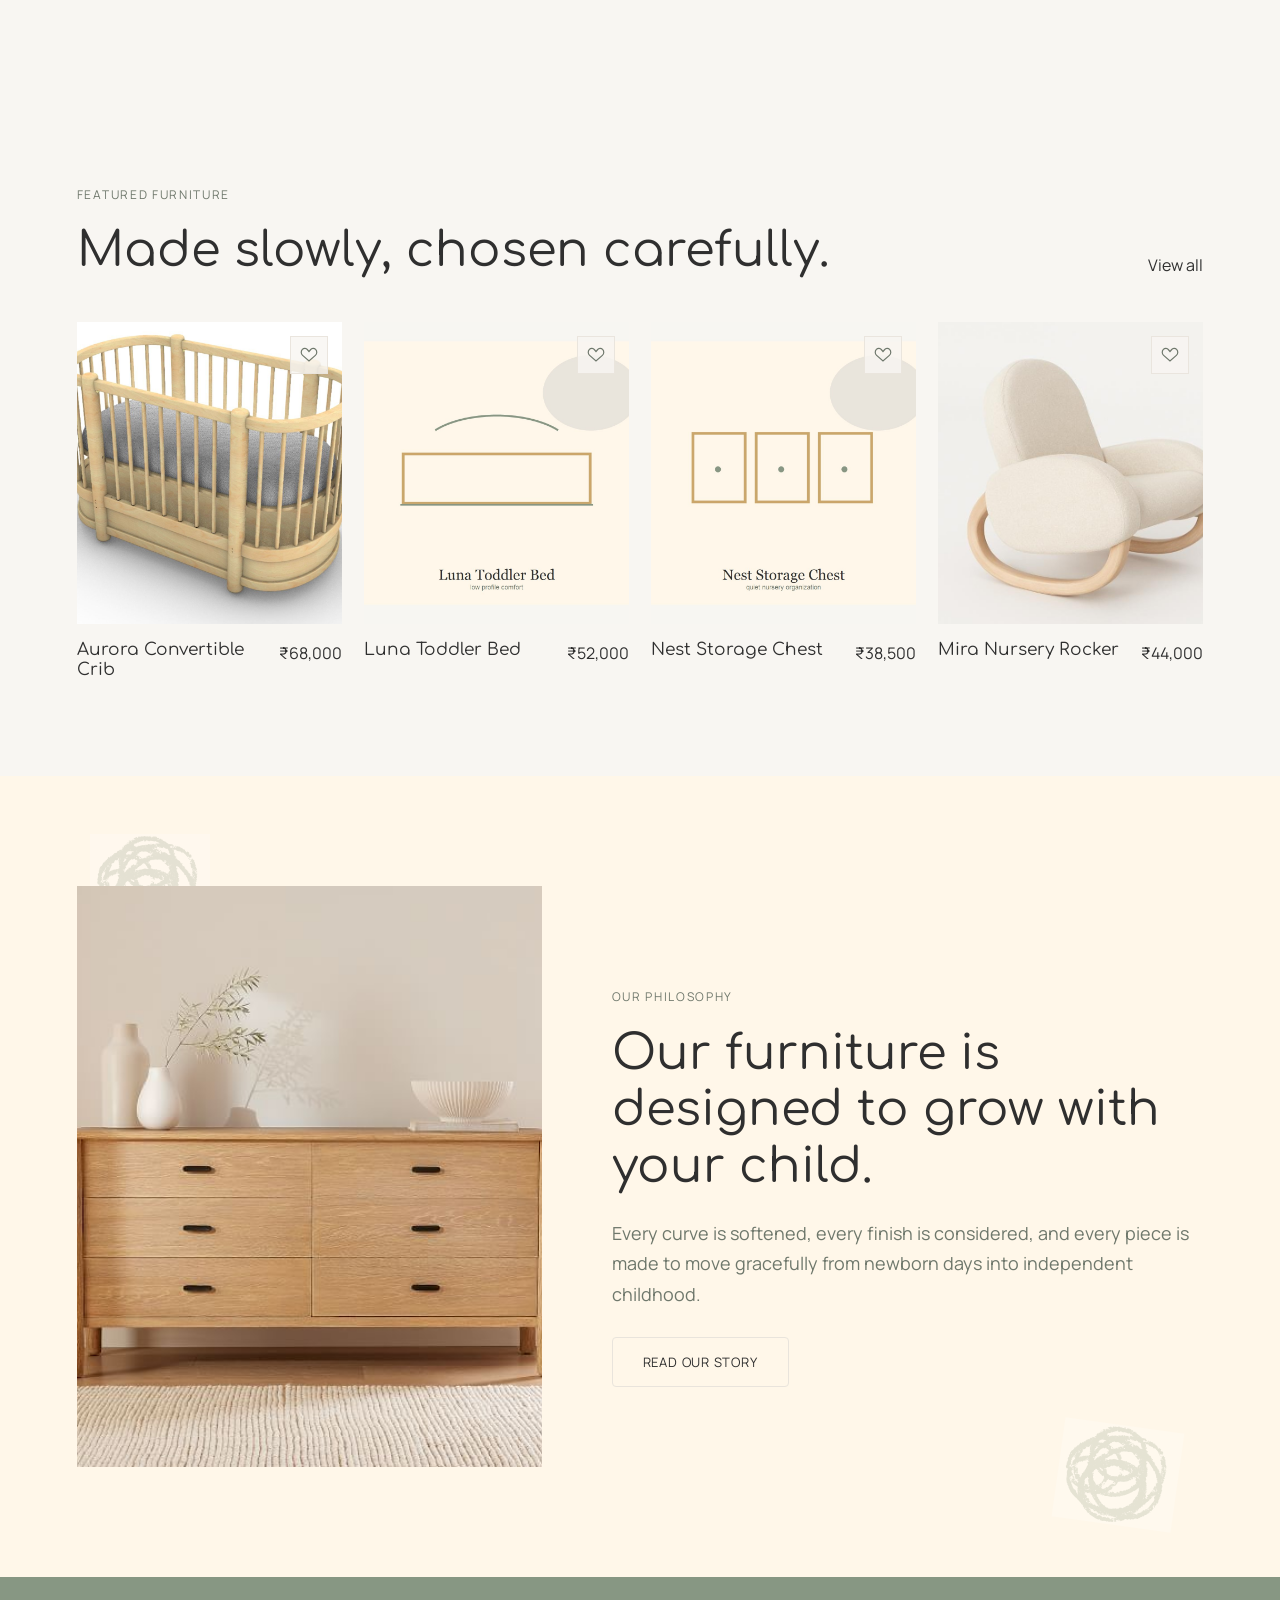
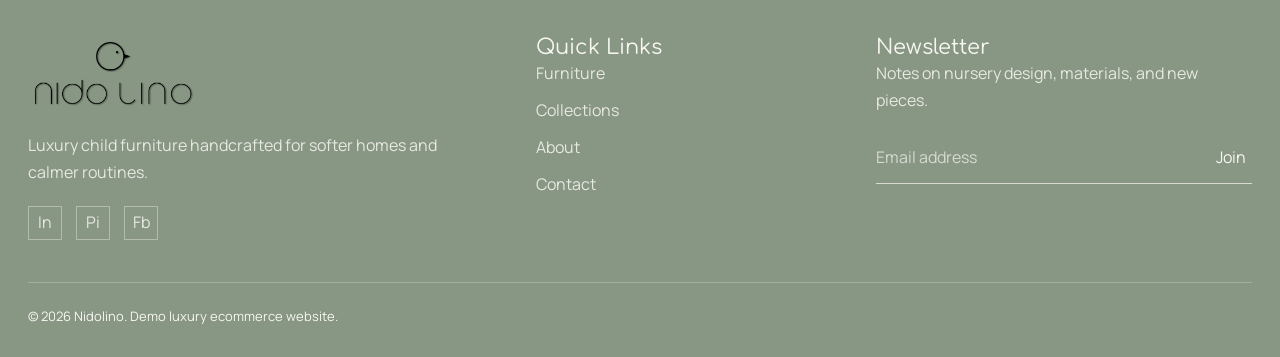
==== commit 97b31398: "landing page update" ====
--- a/index.html
+++ b/index.html
@@ -34,6 +34,10 @@
   <main class="page-main">
     <section class="hero hero-full" aria-label="Nidolino nursery furniture">
       <img src="images/hero-main.jpg" alt="Luxury handcrafted child furniture in a calm nursery">
+      <div class="hero-overlay-copy">
+        <h1>Where Every Detail Finds Its Place</h1>
+        <a class="hero-outline-btn" href="products.html">Explore</a>
+      </div>
       <h1 class="sr-only">Nidolino luxury child furniture</h1>
     </section>
 
--- a/css/style.css
+++ b/css/style.css
@@ -863,15 +863,15 @@
   position: fixed;
   left: 0;
   right: 0;
-  background: rgba(248, 246, 242, .18);
-  border-bottom: 1px solid rgba(233, 228, 220, .28);
-  backdrop-filter: blur(6px);
+  background: transparent;
+  border-bottom: 0;
+  backdrop-filter: none;
 }
 
 body .site-header.is-scrolled {
   height: var(--nav-height);
-  background: rgba(248, 246, 242, .18);
-  border-bottom: 1px solid rgba(233, 228, 220, .28);
+  background: transparent;
+  border-bottom: 0;
   box-shadow: none;
 }
 
@@ -942,6 +942,46 @@
   pointer-events: none;
 }
 
+.hero-overlay-copy {
+  position: absolute;
+  left: clamp(24px, 6vw, 92px);
+  bottom: clamp(54px, 9vh, 108px);
+  z-index: 2;
+  max-width: 680px;
+  color: var(--white);
+}
+
+.hero-overlay-copy h1 {
+  font-size: clamp(34px, 4.8vw, 72px);
+  line-height: 1.04;
+  font-weight: 400;
+  color: var(--white);
+  text-shadow: 0 2px 24px rgba(47, 47, 47, .22);
+}
+
+.hero-outline-btn {
+  display: inline-flex;
+  align-items: center;
+  justify-content: center;
+  min-width: 174px;
+  min-height: 54px;
+  margin-top: 26px;
+  padding: 0 28px;
+  border: 1px solid rgba(248, 246, 242, .86);
+  color: var(--white);
+  font-size: 13px;
+  letter-spacing: .08em;
+  text-transform: uppercase;
+  background: rgba(47, 47, 47, .08);
+  transition: background var(--ease), color var(--ease), border-color var(--ease);
+}
+
+.hero-outline-btn:hover {
+  background: var(--white);
+  color: var(--text);
+  border-color: var(--white);
+}
+
 .reveal {
   opacity: 0;
   transform: translateY(18px);
--- a/css/responsive.css
+++ b/css/responsive.css
@@ -41,6 +41,12 @@
 
   .hero-full img {
     min-height: 100vh;
+  }
+
+  .hero-overlay-copy {
+    left: 34px;
+    bottom: 70px;
+    max-width: 560px;
   }
 
   .landing-doodles img:nth-child(n+13) { display: none; }
@@ -120,6 +126,18 @@
     height: 100vh;
   }
 
+  .hero-overlay-copy {
+    left: 20px;
+    right: 20px;
+    bottom: 54px;
+    max-width: none;
+  }
+
+  .hero-outline-btn {
+    min-width: 150px;
+    min-height: 50px;
+  }
+
   .landing-doodles {
     inset: 78px 0 auto;
     height: 900px;
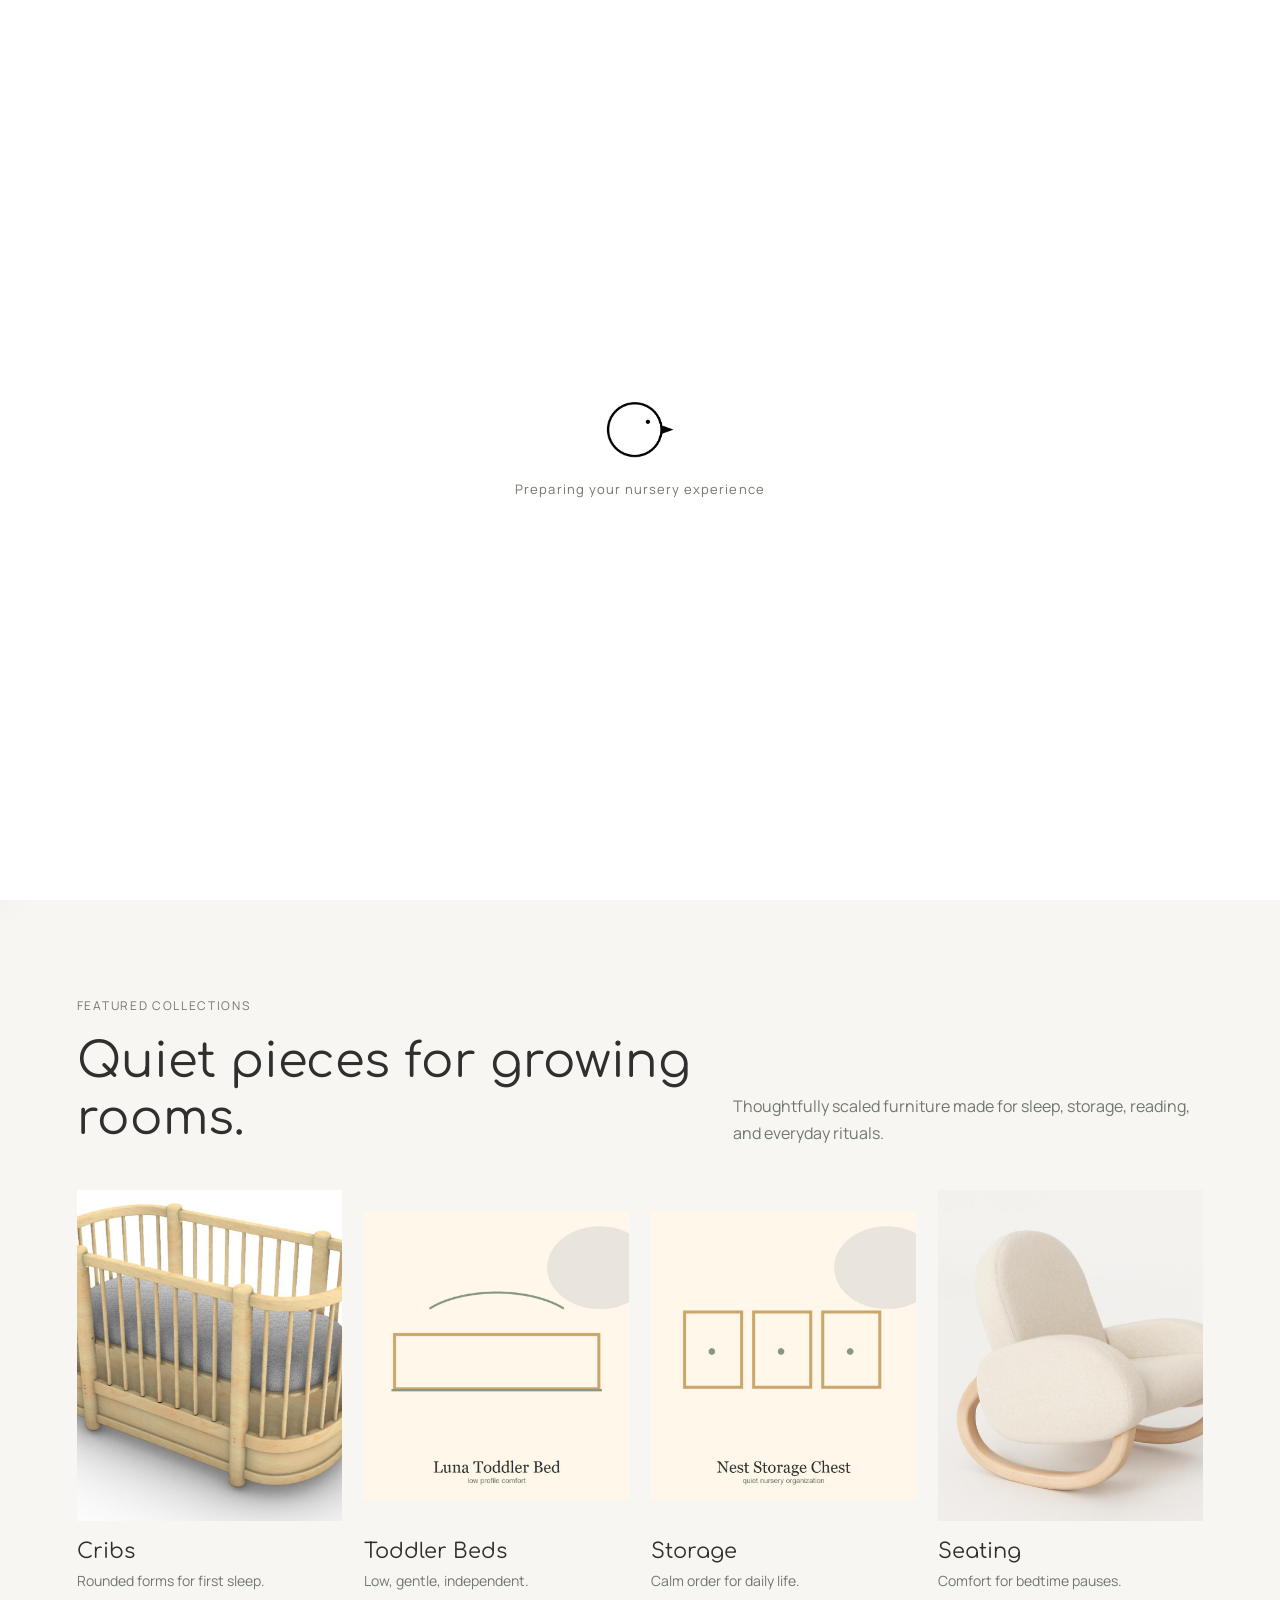
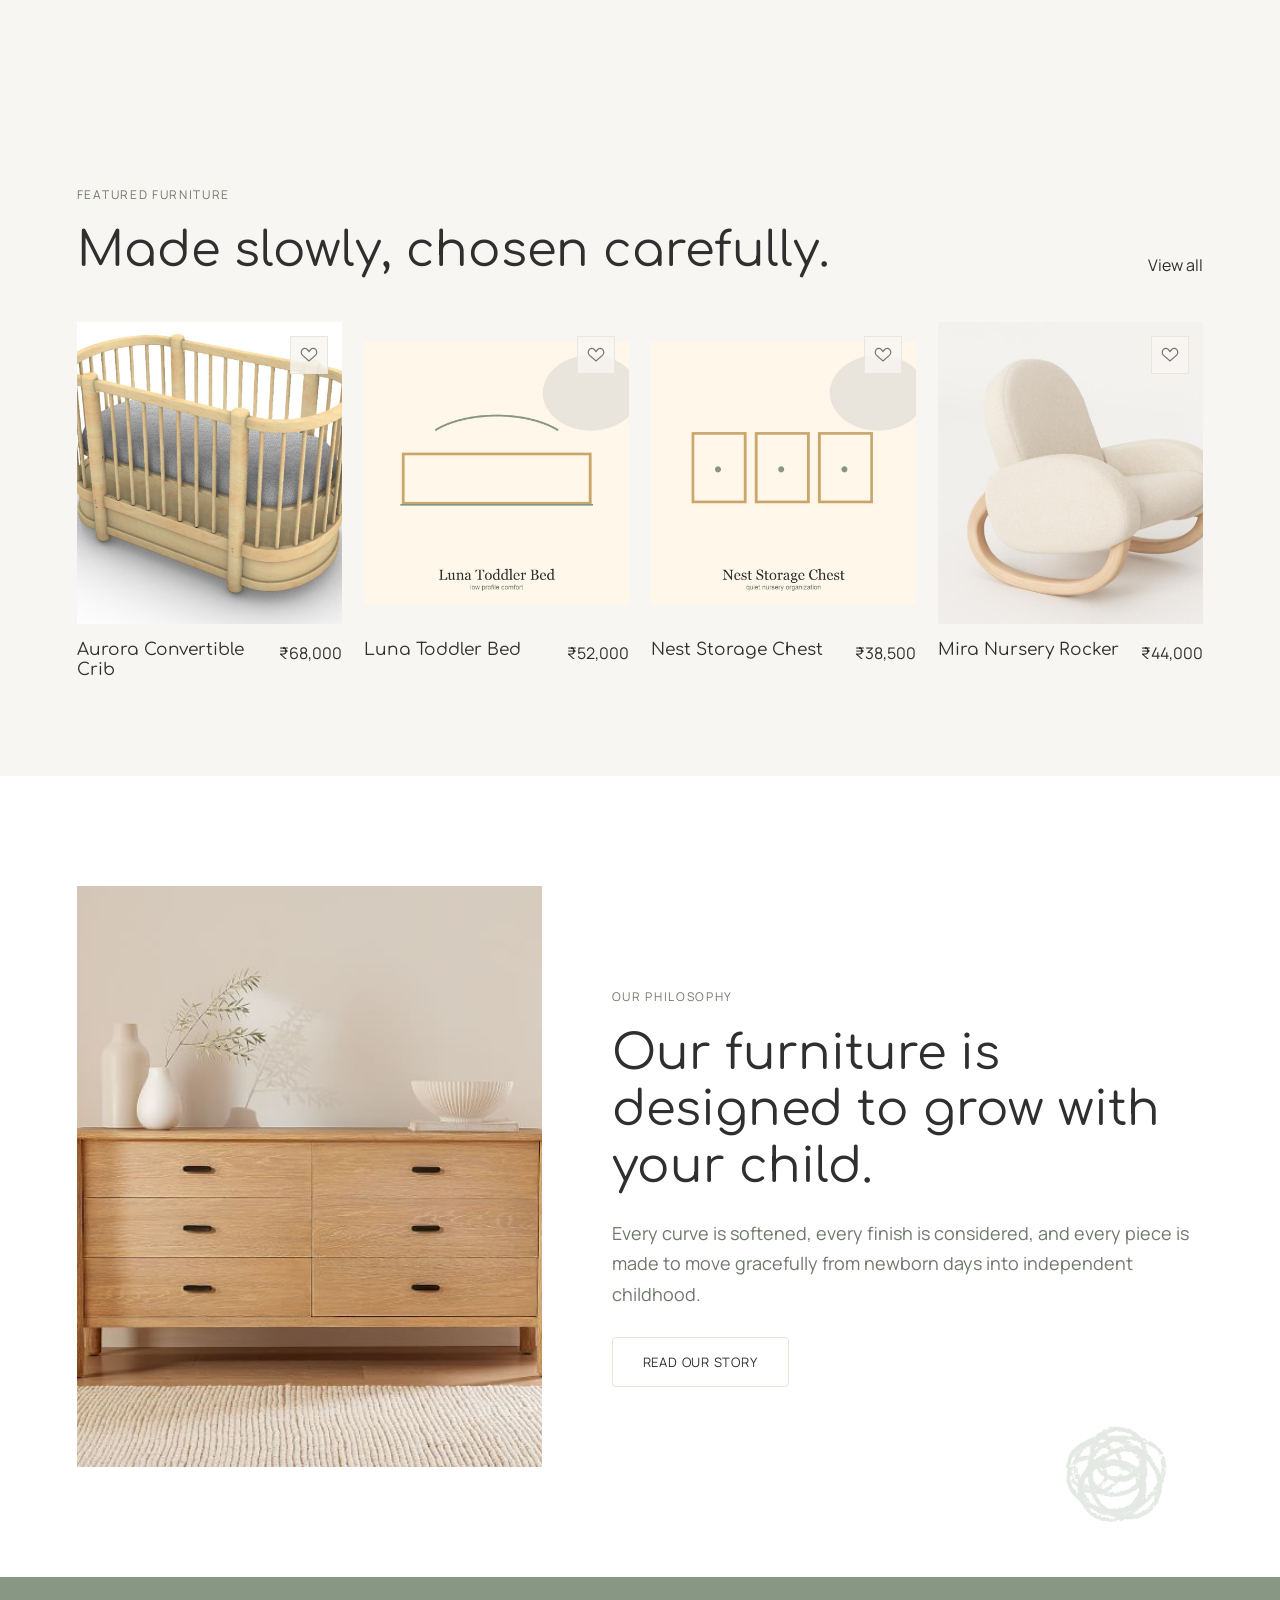
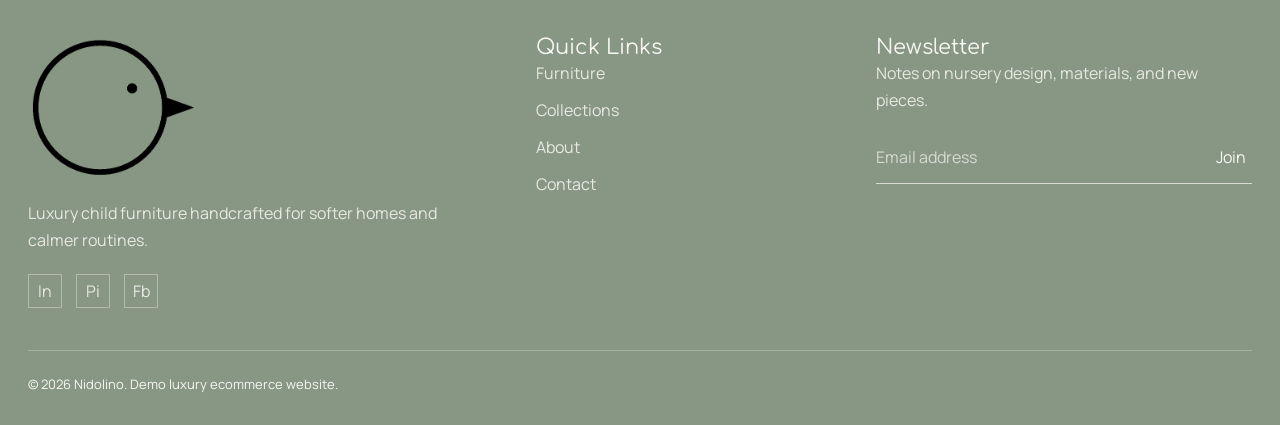
==== commit 6c8e685b: "demo-updates" ====
--- a/index.html
+++ b/index.html
@@ -11,18 +11,25 @@
   <link rel="stylesheet" href="css/responsive.css">
 </head>
 <body>
-  <div class="page-loader" aria-hidden="true"><div class="loader-inner"><img src="images/logo-primary.png" alt=""><p>Preparing your nursery experience</p></div></div>
+  <div class="page-loader" aria-hidden="true"><div class="loader-inner"><img src="images/logo-loading.png" alt=""><p>Preparing your nursery experience</p></div></div>
   <header class="site-header">
     <div class="nav-inner">
       <button class="menu-toggle" aria-label="Open menu" aria-expanded="false"><svg viewBox="0 0 24 24"><path d="M4 7h16M4 12h16M4 17h16"/></svg></button>
       <nav class="nav-links" aria-label="Main navigation">
         <a class="active" href="index.html">Home</a>
-        <a href="products.html">Furniture</a>
+        <details class="nav-dropdown">
+          <summary>Furniture</summary>
+          <div class="nav-subfilters">
+            <div class="nav-filter-group"><h3>Category</h3><label><input type="checkbox"> Cribs</label><label><input type="checkbox"> Toddler Beds</label><label><input type="checkbox"> Storage</label><label><input type="checkbox"> Seating</label></div>
+            <div class="nav-filter-group"><h3>Color</h3><label><input type="checkbox"> Warm White</label><label><input type="checkbox"> Sage</label><label><input type="checkbox"> Natural Oak</label></div>
+            <div class="nav-filter-group"><h3>Material</h3><label><input type="checkbox"> Ash Wood</label><label><input type="checkbox"> Oak Veneer</label><label><input type="checkbox"> Boucle</label></div>
+          </div>
+        </details>
         <a href="collections.html">Collections</a>
         <a href="about.html">About</a>
         <a href="contact.html">Contact</a>
       </nav>
-      <a class="brand-logo" href="index.html" aria-label="Nidolino home"><img src="images/logo-header.png" alt="Nidolino"></a>
+      <a class="brand-logo" href="index.html" aria-label="Nidolino home"><img src="images/logo-header-white.png" alt="Nidolino"></a>
       <div class="nav-actions">
         <a class="icon-btn" href="search.html" aria-label="Search"><svg viewBox="0 0 24 24"><circle cx="11" cy="11" r="7"/><path d="m16.5 16.5 4 4"/></svg></a>
         <a class="icon-btn" href="account.html" aria-label="Account"><svg viewBox="0 0 24 24"><circle cx="12" cy="8" r="4"/><path d="M4 21c1.8-4 4.4-6 8-6s6.2 2 8 6"/></svg></a>
@@ -33,7 +40,7 @@
 
   <main class="page-main">
     <section class="hero hero-full" aria-label="Nidolino nursery furniture">
-      <img src="images/hero-main.jpg" alt="Luxury handcrafted child furniture in a calm nursery">
+      <img class="hero-motion-image" src="images/hero-main.jpg" alt="Luxury handcrafted child furniture in a calm nursery">
       <div class="hero-overlay-copy">
         <h1>Where Every Detail Finds Its Place</h1>
         <a class="hero-outline-btn" href="products.html">Explore</a>
@@ -88,7 +95,7 @@
 
   <footer class="site-footer">
     <div class="footer-inner">
-      <div><img class="footer-logo" src="images/logo-primary.png" alt="Nidolino"><p>Luxury child furniture handcrafted for softer homes and calmer routines.</p><div class="socials"><a href="#">In</a><a href="#">Pi</a><a href="#">Fb</a></div></div>
+      <div><img class="footer-logo" src="images/logo-loading.png" alt="Nidolino"><p>Luxury child furniture handcrafted for softer homes and calmer routines.</p><div class="socials"><a href="#">In</a><a href="#">Pi</a><a href="#">Fb</a></div></div>
       <div><h3>Quick Links</h3><div class="footer-links"><a href="products.html">Furniture</a><a href="collections.html">Collections</a><a href="about.html">About</a><a href="contact.html">Contact</a></div></div>
       <div><h3>Newsletter</h3><p>Notes on nursery design, materials, and new pieces.</p><form class="newsletter"><input type="email" placeholder="Email address"><button type="submit">Join</button></form></div>
     </div>
--- a/css/style.css
+++ b/css/style.css
@@ -23,6 +23,10 @@
   line-height: 1.7;
 }
 
+body.menu-open {
+  overflow: hidden;
+}
+
 img { display: block; max-width: 100%; }
 
 a { color: inherit; text-decoration: none; }
@@ -128,9 +132,10 @@
 .icon-btn svg, .menu-toggle svg {
   width: 22px;
   height: 22px;
-  stroke: var(--olive);
+  stroke: var(--white);
   stroke-width: 1.55;
   fill: none;
+  filter: drop-shadow(0 1px 5px rgba(47, 47, 47, .24));
 }
 
 .menu-toggle { display: none; }
@@ -185,8 +190,8 @@
 .page-loader {
   position: fixed;
   inset: 0;
-  z-index: 200;
-  background: var(--cream);
+  z-index: 100;
+  background: #ffffff;
   display: grid;
   place-items: center;
   transition: opacity 620ms ease, visibility 620ms ease;
@@ -205,7 +210,7 @@
 }
 
 .loader-inner img {
-  width: min(230px, 58vw);
+  width: min(70px, 30vw);
   animation: loaderFloat 2s ease-in-out infinite;
 }
 
@@ -461,6 +466,7 @@
   gap: 70px;
   align-items: center;
   position: relative;
+  background: #ffffff;
 }
 
 .story-layout img {
@@ -863,15 +869,16 @@
   position: fixed;
   left: 0;
   right: 0;
-  background: transparent;
-  border-bottom: 0;
-  backdrop-filter: none;
+  background: rgba(160, 158, 155, 0.08);
+  border-bottom: 1px solid rgba(160, 158, 155, 0.08);
+  backdrop-filter: blur(10px);
+  -webkit-backdrop-filter: blur(10px);
 }
 
 body .site-header.is-scrolled {
   height: var(--nav-height);
-  background: transparent;
-  border-bottom: 0;
+  background: rgba(196, 192, 187, 0.15);
+  border-bottom: 1px solid rgba(196, 192, 187, 0.15);
   box-shadow: none;
 }
 
@@ -904,6 +911,9 @@
   transform: translateX(-104%);
   transition: transform 360ms ease;
   box-shadow: 18px 0 40px rgba(47, 47, 47, .06);
+  overflow-y: auto;
+  overscroll-behavior: contain;
+  -webkit-overflow-scrolling: touch;
 }
 
 body .nav-links.is-open {
@@ -912,6 +922,57 @@
 
 body .nav-links a {
   font-size: 17px;
+}
+
+.nav-dropdown {
+  border-bottom: 1px solid transparent;
+}
+
+.nav-dropdown summary {
+  list-style: none;
+  cursor: pointer;
+  font-family: "Comfortaa", sans-serif;
+  font-size: 17px;
+  font-weight: 300;
+  color: var(--text);
+}
+
+.nav-dropdown summary::-webkit-details-marker {
+  display: none;
+}
+
+.nav-dropdown[open] summary {
+  padding-bottom: 12px;
+  border-bottom: 1px solid var(--gold);
+}
+
+.nav-subfilters {
+  display: grid;
+  gap: 24px;
+  padding: 24px 0 8px;
+}
+
+.nav-filter-group {
+  border-bottom: 1px solid var(--beige);
+  padding-bottom: 20px;
+}
+
+.nav-filter-group h3 {
+  font-size: 16px;
+  margin: 0 0 14px;
+}
+
+.nav-filter-group label {
+  display: flex;
+  align-items: center;
+  gap: 10px;
+  margin: 12px 0;
+  color: var(--olive);
+  font-size: 14px;
+}
+
+.nav-filter-group input {
+  accent-color: var(--sage);
 }
 
 .hero-full {
@@ -932,6 +993,21 @@
   min-height: 100vh;
   object-fit: cover;
   object-position: center;
+}
+
+.hero-motion-image {
+  transform: scale(2.06);
+  animation: heroSlowMotion 5s ease-in-out infinite alternate;
+  will-change: transform;
+}
+
+@keyframes heroSlowMotion {
+  0% {
+    transform: scale(1.06) translate3d(-1.4%, 0, 0);
+  }
+  100% {
+    transform: scale(1.12) translate3d(1.4%, -1%, 0);
+  }
 }
 
 .hero-full::after {
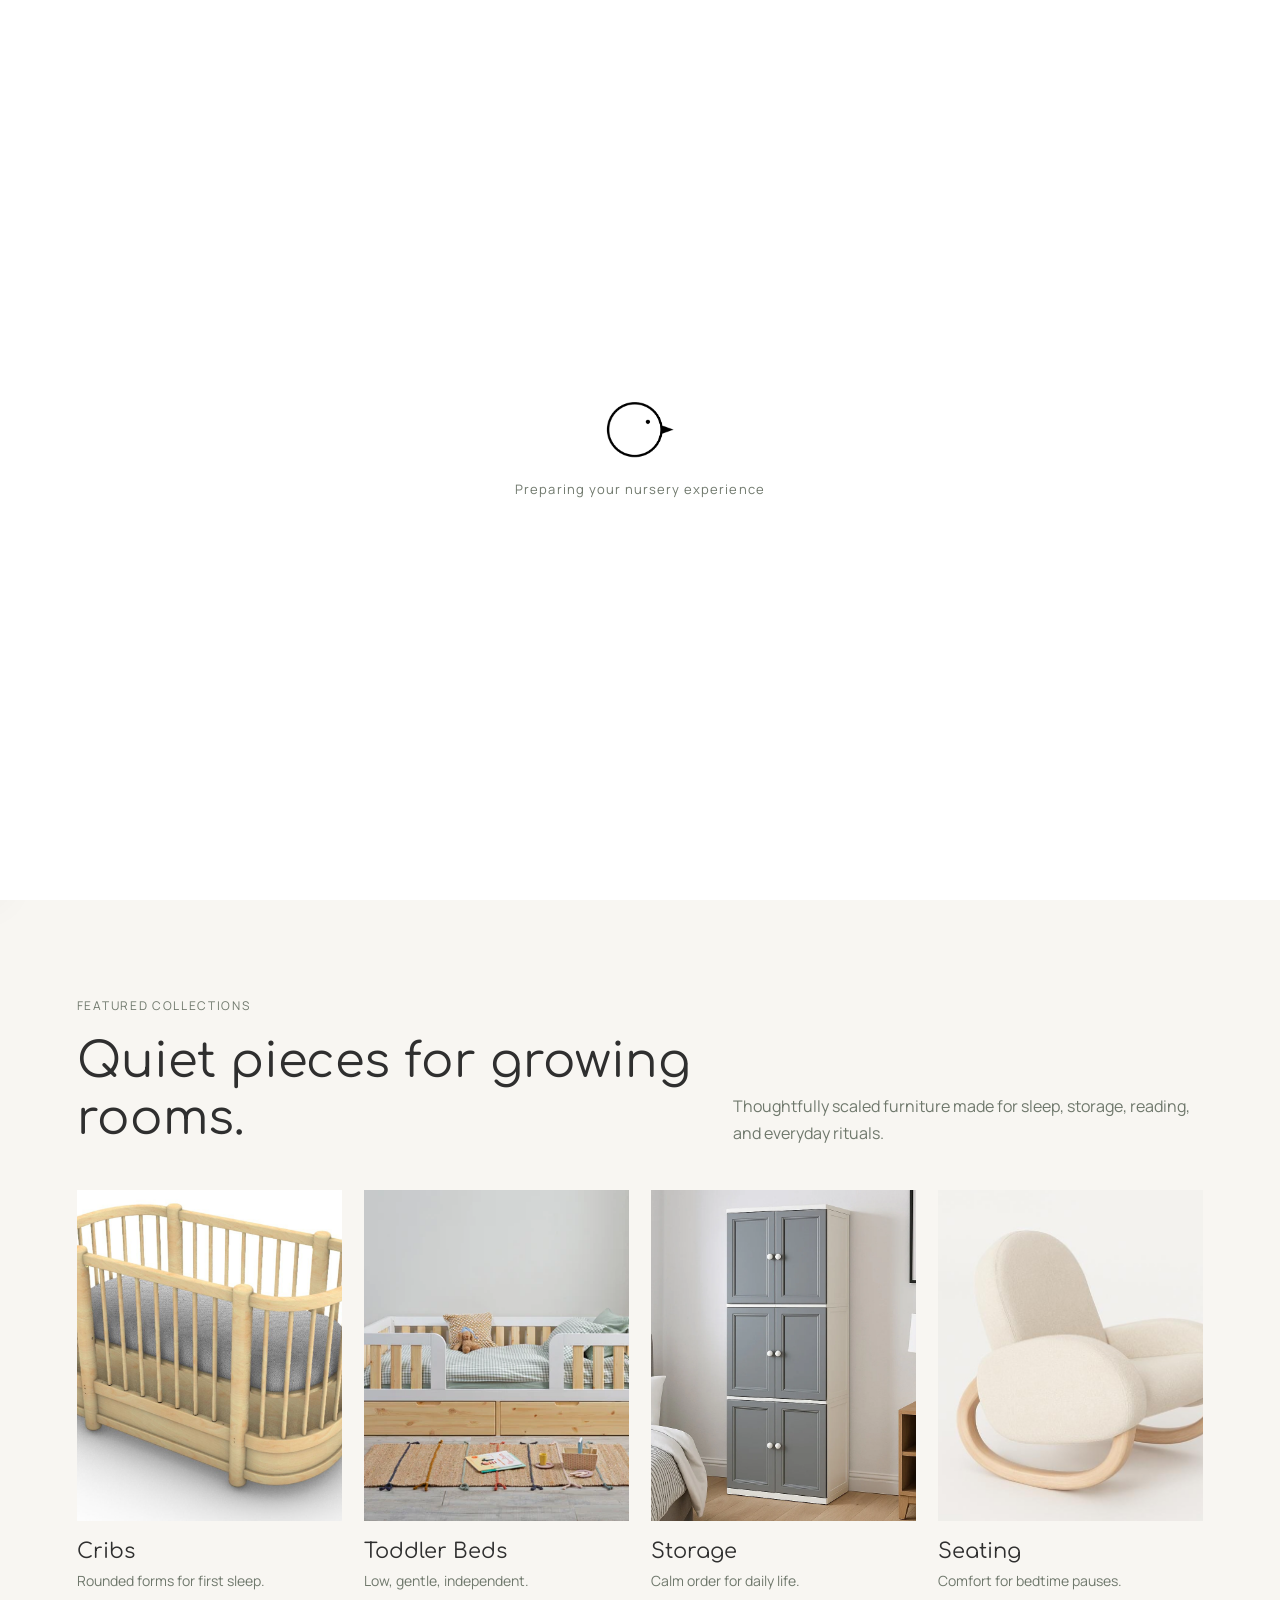
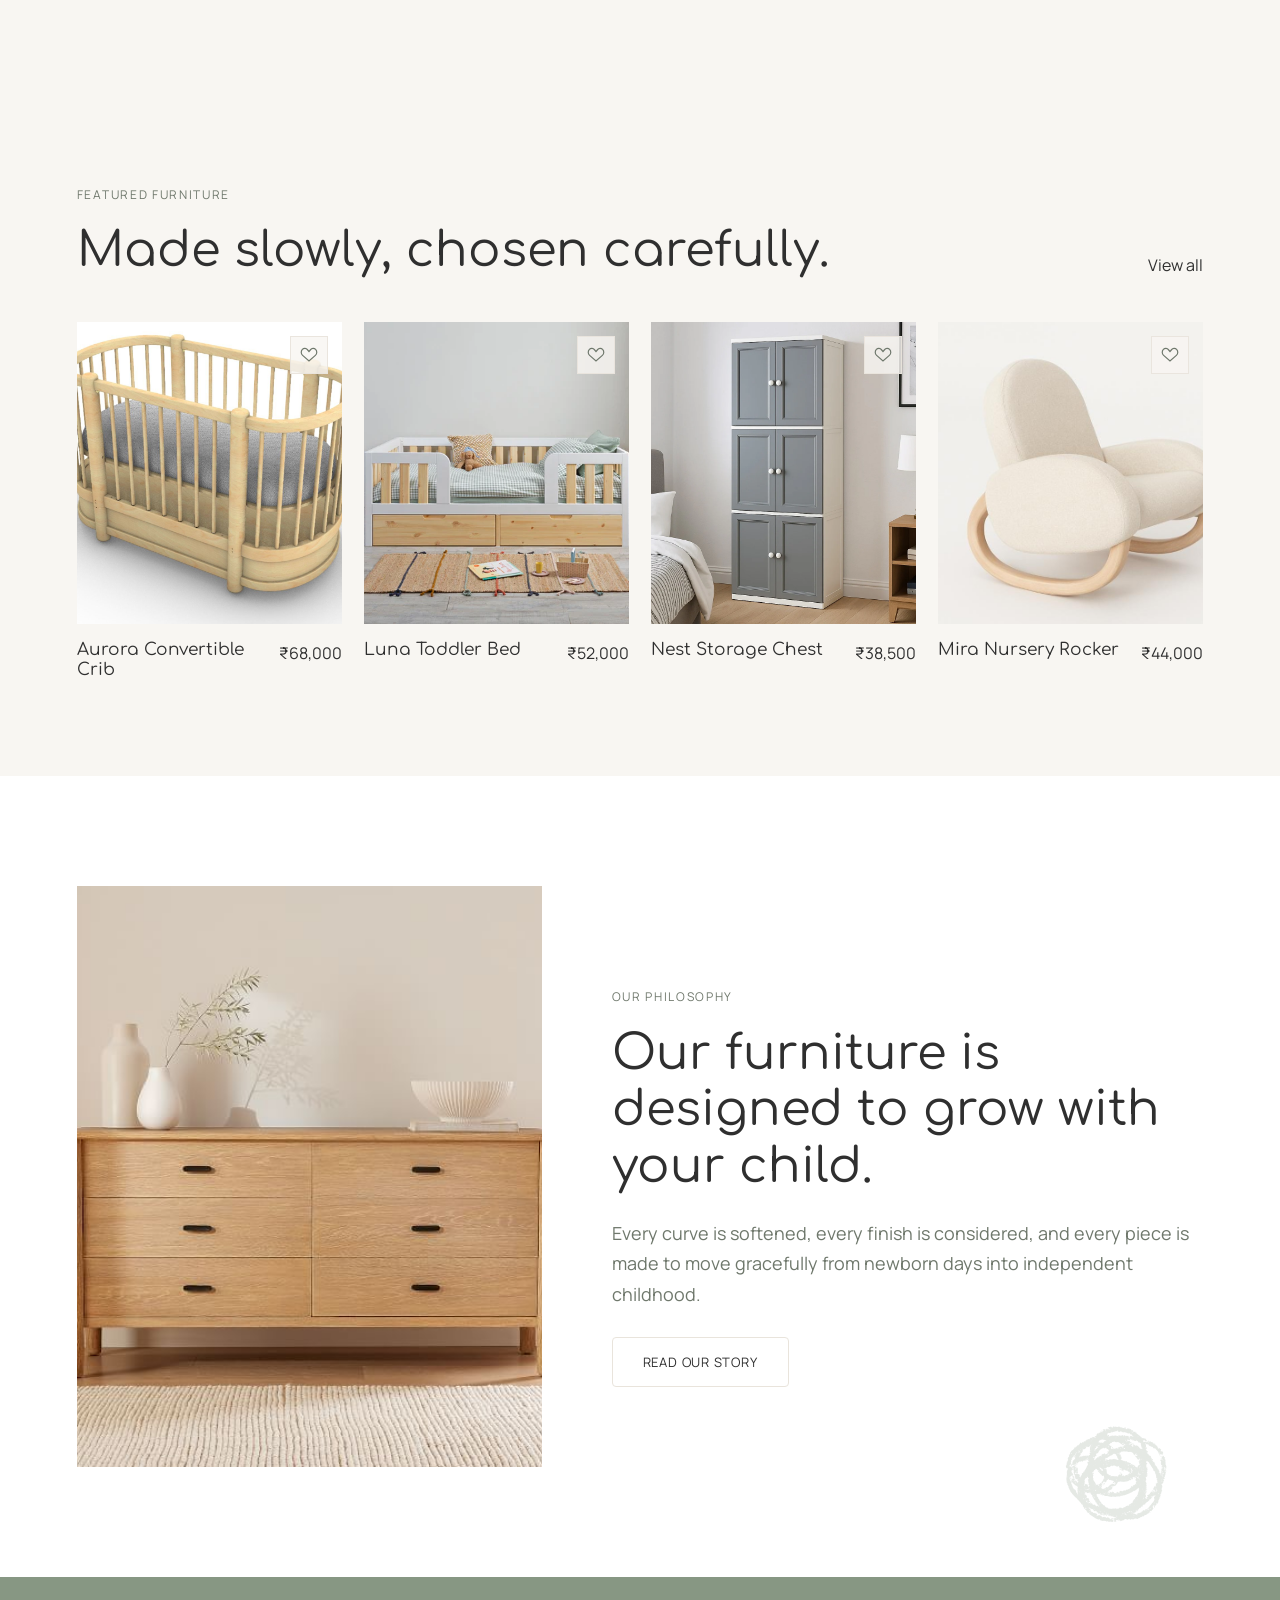
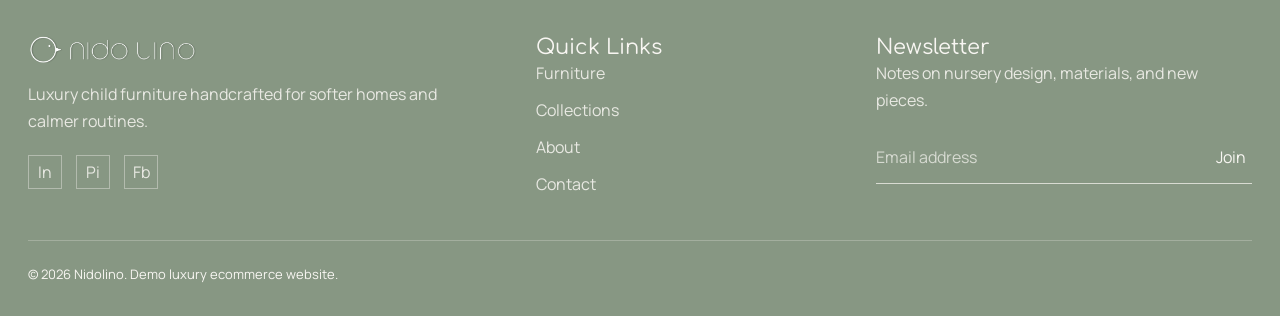
==== commit 63058f1f: "product-details-update-radio" ====
--- a/index.html
+++ b/index.html
@@ -10,7 +10,7 @@
   <link rel="stylesheet" href="css/style.css">
   <link rel="stylesheet" href="css/responsive.css">
 </head>
-<body>
+<body class="home-page">
   <div class="page-loader" aria-hidden="true"><div class="loader-inner"><img src="images/logo-loading.png" alt=""><p>Preparing your nursery experience</p></div></div>
   <header class="site-header">
     <div class="nav-inner">
@@ -95,7 +95,7 @@
 
   <footer class="site-footer">
     <div class="footer-inner">
-      <div><img class="footer-logo" src="images/logo-loading.png" alt="Nidolino"><p>Luxury child furniture handcrafted for softer homes and calmer routines.</p><div class="socials"><a href="#">In</a><a href="#">Pi</a><a href="#">Fb</a></div></div>
+      <div><img class="footer-logo" src="images/logo-footer.png" alt="Nidolino"><p>Luxury child furniture handcrafted for softer homes and calmer routines.</p><div class="socials"><a href="#">In</a><a href="#">Pi</a><a href="#">Fb</a></div></div>
       <div><h3>Quick Links</h3><div class="footer-links"><a href="products.html">Furniture</a><a href="collections.html">Collections</a><a href="about.html">About</a><a href="contact.html">Contact</a></div></div>
       <div><h3>Newsletter</h3><p>Notes on nursery design, materials, and new pieces.</p><form class="newsletter"><input type="email" placeholder="Email address"><button type="submit">Join</button></form></div>
     </div>
--- a/css/style.css
+++ b/css/style.css
@@ -8,12 +8,16 @@
   --olive: #6f786c;
   --max: 100%;
   --nav-height: 84px;
+  --page-top-gap: 56px;
   --ease: 240ms ease;
 }
 
 * { box-sizing: border-box; }
 
-html { scroll-behavior: smooth; }
+html {
+  scroll-behavior: smooth;
+  scroll-padding-top: calc(var(--nav-height) + 24px);
+}
 
 body {
   margin: 0;
@@ -140,7 +144,17 @@
 
 .menu-toggle { display: none; }
 
-.page-main { overflow: hidden; }
+main {
+  padding-top: var(--nav-height);
+}
+
+.home-page main {
+  padding-top: 0;
+}
+
+.page-main {
+  overflow: hidden;
+}
 
 .landing-doodles {
   position: absolute;
@@ -481,7 +495,7 @@
 .page-hero {
   max-width: var(--max);
   margin: 0 auto;
-  padding: 76px clamp(42px, 6vw, 112px) 44px;
+  padding: var(--page-top-gap) clamp(42px, 6vw, 112px) 44px;
 }
 
 .page-hero .lead { margin-top: 20px; }
@@ -869,16 +883,16 @@
   position: fixed;
   left: 0;
   right: 0;
-  background: rgba(160, 158, 155, 0.08);
-  border-bottom: 1px solid rgba(160, 158, 155, 0.08);
-  backdrop-filter: blur(10px);
-  -webkit-backdrop-filter: blur(10px);
+  background: rgba(248, 246, 242, 0.14);
+  border-bottom: 1px solid rgba(248, 246, 242, 0.18);
+  backdrop-filter: blur(6px);
+  -webkit-backdrop-filter: blur(6px);
 }
 
 body .site-header.is-scrolled {
   height: var(--nav-height);
-  background: rgba(196, 192, 187, 0.15);
-  border-bottom: 1px solid rgba(196, 192, 187, 0.15);
+  background: rgba(248, 246, 242, 0.14);
+  border-bottom: 1px solid rgba(248, 246, 242, 0.18);
   box-shadow: none;
 }
 
@@ -978,8 +992,8 @@
 .hero-full {
   max-width: none;
   width: 100%;
-  min-height: 100vh;
-  height: 100vh;
+  min-height: calc(100vh - var(--nav-height));
+  height: calc(100vh - var(--nav-height));
   margin: 0;
   padding: 0;
   display: block;
@@ -990,9 +1004,15 @@
 .hero-full img {
   width: 100%;
   height: 100%;
-  min-height: 100vh;
+  min-height: calc(100vh - var(--nav-height));
   object-fit: cover;
   object-position: center;
+}
+
+.home-page .hero-full,
+.home-page .hero-full img {
+  min-height: 100vh;
+  height: 100vh;
 }
 
 .hero-motion-image {
@@ -1068,3 +1088,61 @@
   opacity: 1;
   transform: translateY(0);
 }
+
+
+/* product detail radio button */
+.custom-option-group {
+  margin-bottom: 28px;
+}
+
+.option-label {
+  font-size: 0.78rem;
+  letter-spacing: 0.12em;
+  text-transform: uppercase;
+  color: #6f786c;
+  margin-bottom: 14px;
+  font-family: "Manrope", sans-serif;
+}
+
+.custom-radio-card {
+  display: flex;
+  align-items: center;
+  gap: 12px;
+  border: 1px solid #d8d2c8;
+  padding: 14px 18px;
+  margin-bottom: 12px;
+  cursor: pointer;
+  transition: all 0.25s ease;
+  background: #f8f6f2;
+  border-radius: 14px;
+}
+
+.custom-radio-card:hover {
+  border-color: #879783;
+  background: #fffdf8;
+}
+
+.custom-radio-card input[type="radio"] {
+  appearance: none;
+  width: 18px;
+  height: 18px;
+  border: 1.5px solid #879783;
+  border-radius: 50%;
+  position: relative;
+  cursor: pointer;
+  flex-shrink: 0;
+}
+
+.custom-radio-card input[type="radio"]:checked::before {
+  content: "";
+  position: absolute;
+  inset: 3px;
+  background: #879783;
+  border-radius: 50%;
+}
+
+.custom-radio-card span {
+  font-size: 0.98rem;
+  color: #2f2f2f;
+  font-family: "Manrope", sans-serif;
+}
--- a/css/responsive.css
+++ b/css/responsive.css
@@ -1,4 +1,6 @@
 @media (max-width: 980px) {
+  :root { --page-top-gap: 52px; }
+
   .nav-inner {
     grid-template-columns: auto 1fr auto;
     gap: 18px;
@@ -34,12 +36,21 @@
   }
 
   .hero-full {
+    min-height: calc(100vh - var(--nav-height));
+    height: calc(100vh - var(--nav-height));
+    padding: 0;
+  }
+
+  .home-page .hero-full {
     min-height: 100vh;
     height: 100vh;
-    padding: 0;
   }
 
   .hero-full img {
+    min-height: calc(100vh - var(--nav-height));
+  }
+
+  .home-page .hero-full img {
     min-height: 100vh;
   }
 
@@ -81,7 +92,10 @@
 }
 
 @media (max-width: 680px) {
-  :root { --nav-height: 78px; }
+  :root {
+    --nav-height: 78px;
+    --page-top-gap: 44px;
+  }
 
   .nav-inner { padding: 0 18px; gap: 12px; }
   .brand-logo img { height: 34px; max-width: 132px; }
@@ -117,11 +131,21 @@
   .hero-full {
     padding: 0;
     text-align: initial;
+    min-height: calc(100vh - var(--nav-height));
+    height: calc(100vh - var(--nav-height));
+  }
+
+  .home-page .hero-full {
     min-height: 100vh;
     height: 100vh;
   }
 
   .hero-full img {
+    min-height: calc(100vh - var(--nav-height));
+    height: calc(100vh - var(--nav-height));
+  }
+
+  .home-page .hero-full img {
     min-height: 100vh;
     height: 100vh;
   }
